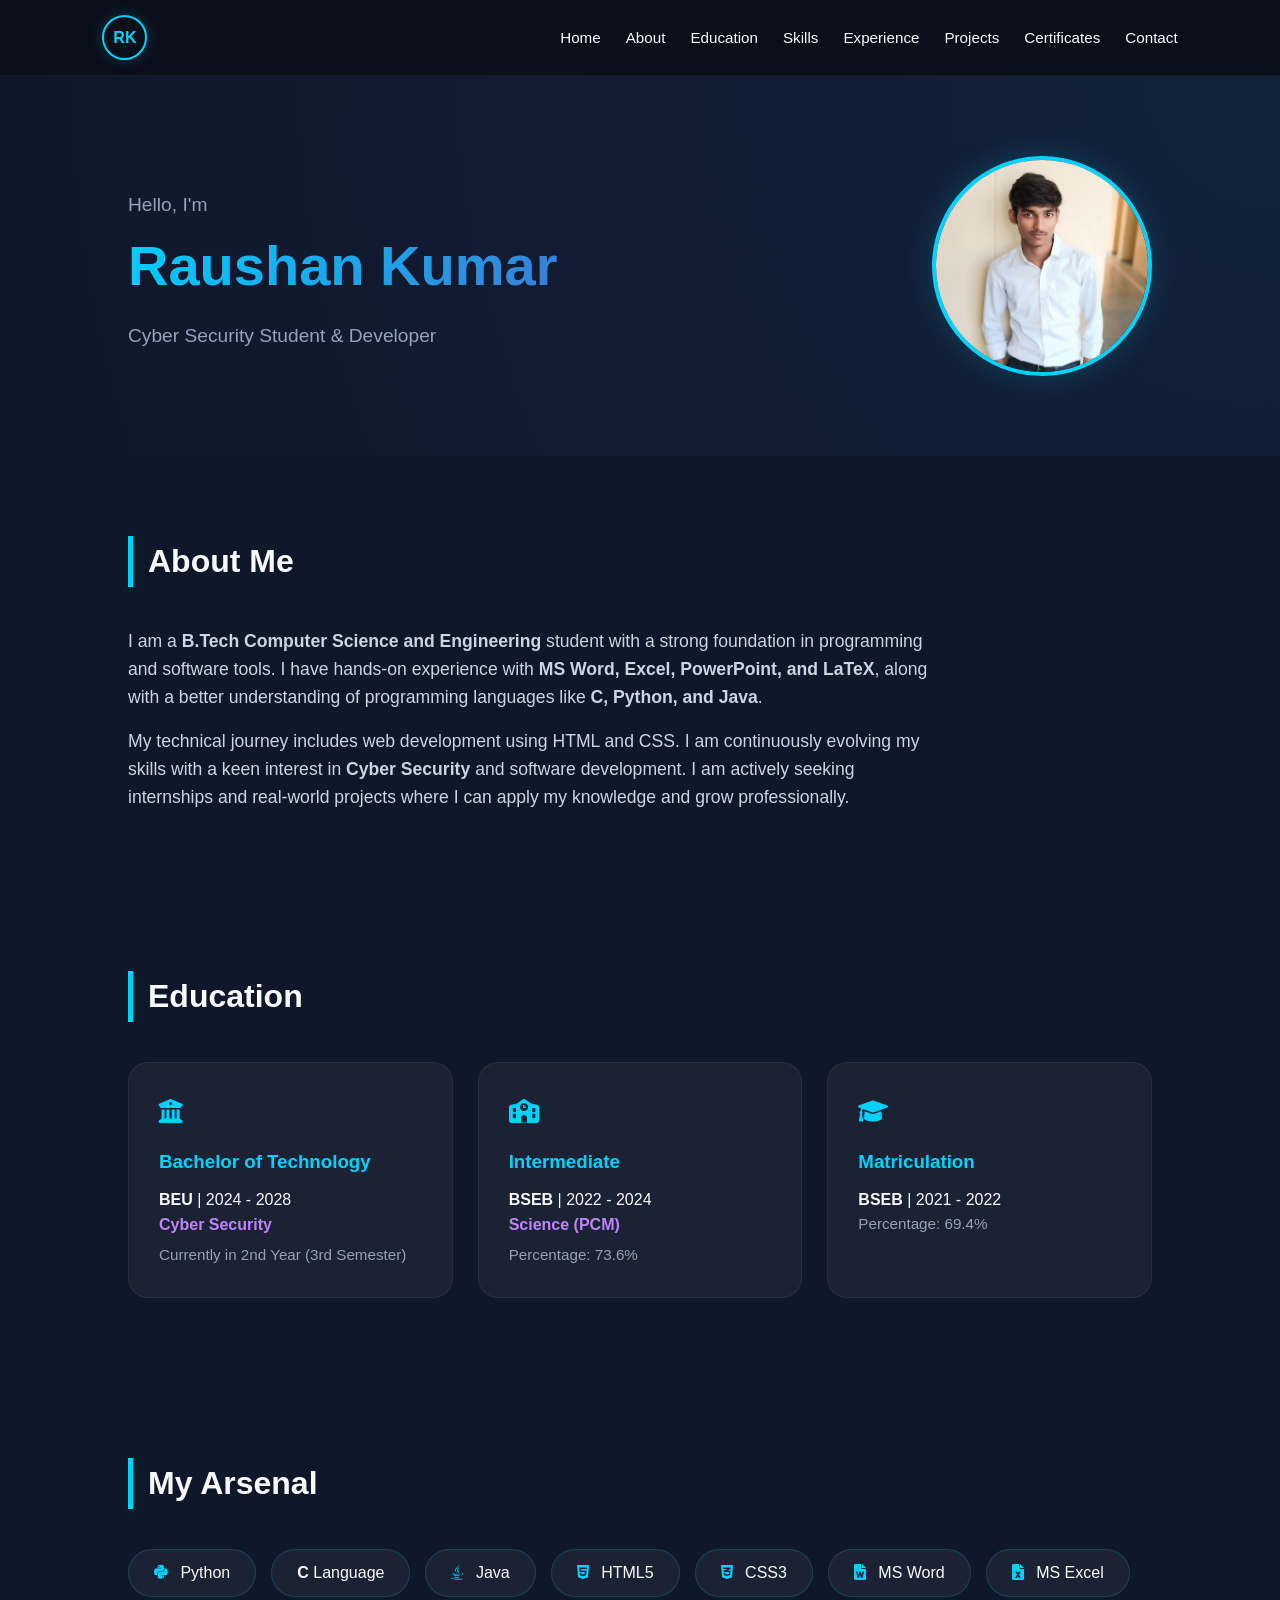
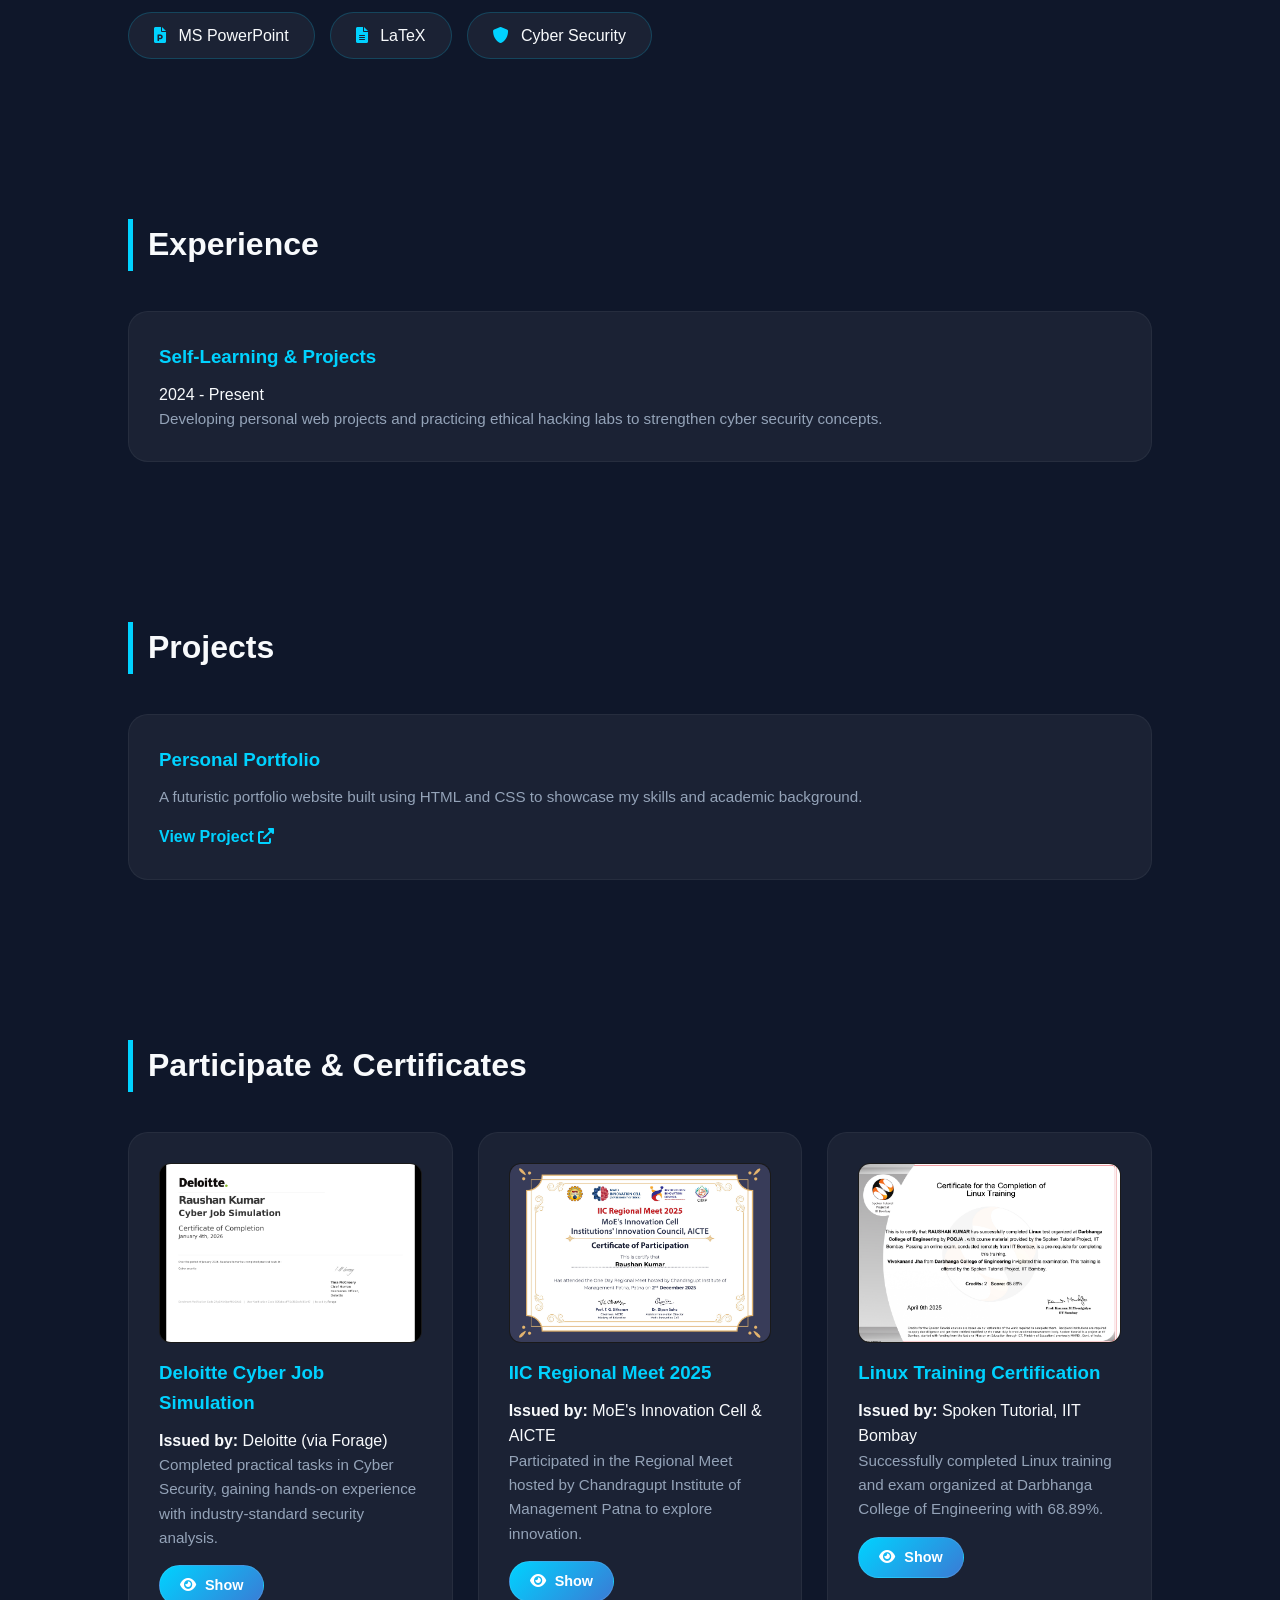
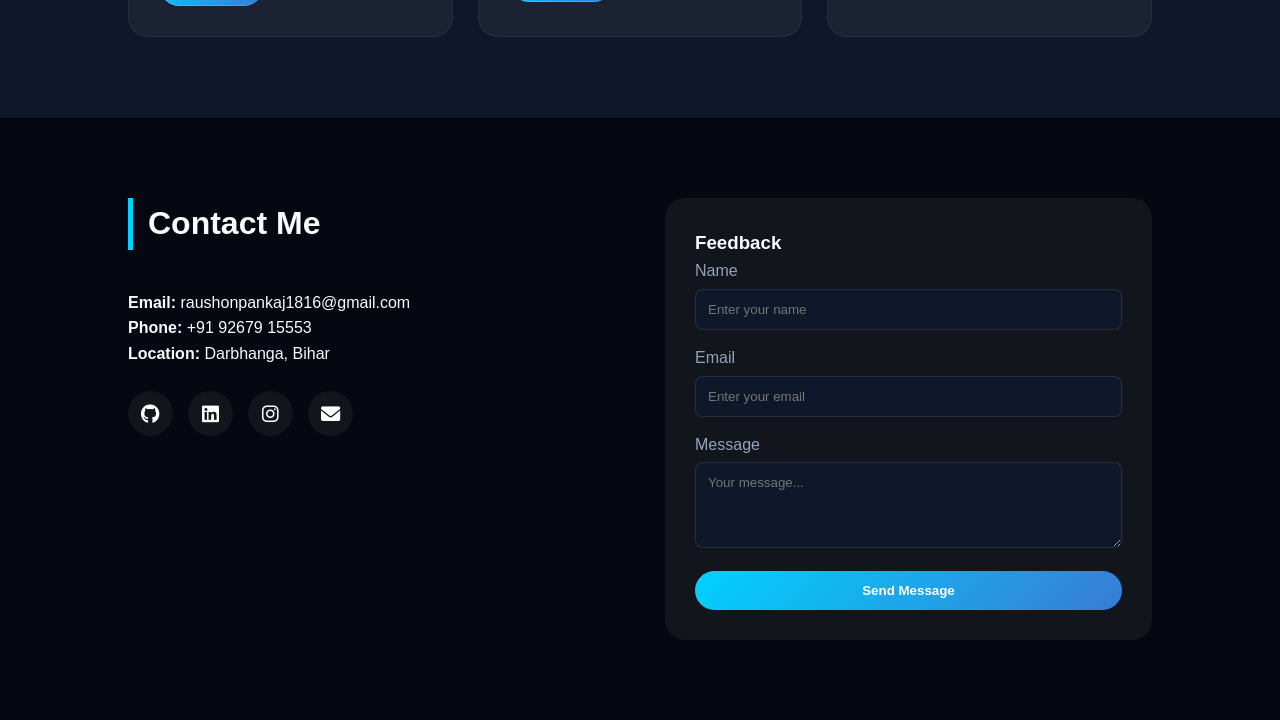
==== index.html @ 4ba2ce3f "Add files via upload" ====
<!DOCTYPE html>
<html lang="en">
<head>
    <meta charset="UTF-8">
    <meta name="viewport" content="width=device-width, initial-scale=1.0">
    <title>Raushan Kumar | Cyber Security Portfolio</title>
    <link rel="stylesheet" href="https://cdnjs.cloudflare.com/ajax/libs/font-awesome/6.0.0/css/all.min.css">
    <link rel="stylesheet" href="style.css">
</head>
<body>

    <header>
        <div class="logo-circle">RK</div>
        <nav>
            <ul>
                <li><a href="#">Home</a></li>
                <li><a href="#about">About</a></li>
                <li><a href="#education">Education</a></li>
                <li><a href="#skills">Skills</a></li>
                <li><a href="#experience">Experience</a></li>
                <li><a href="#projects">Projects</a></li>
                <li><a href="#certificates">Certificates</a></li>
                <li><a href="#contact">Contact</a></li>
            </ul>
        </nav>
    </header>

    <section class="hero">
        <div class="hero-text">
            <p>Hello, I'm</p>
            <h1>Raushan Kumar</h1>
            <p>Cyber Security Student & Developer</p>
        </div>
        <div class="profile-circle">
            <img src="images/profile2.jpg" alt="Raushan Kumar" onerror="this.src='https://via.placeholder.com/220?text=RK'">
        </div>
    </section>

    <section id="about">
        <h2>About Me</h2>
        <div class="about-text">
            <p>I am a <strong>B.Tech Computer Science and Engineering</strong> student with a strong foundation in programming and software tools. I have hands-on experience with <strong>MS Word, Excel, PowerPoint, and LaTeX</strong>, along with a better understanding of programming languages like <strong>C, Python, and Java</strong>.</p>

<p style="margin-top: 15px;">My technical journey includes web development using HTML and CSS. I am continuously evolving my skills with a keen interest in <strong>Cyber Security</strong> and software development. I am actively seeking internships and real-world projects where I can apply my knowledge and grow professionally.</p>
        </div>
    </section>

    <section id="education">
        <h2>Education</h2>
        <div class="education-grid">
            <div class="edu-card">
                <div class="edu-icon"><i class="fas fa-university"></i></div>
                <h3>Bachelor of Technology</h3>
                <p><strong>BEU</strong> | 2024 - 2028</p>
                <p class="field">Cyber Security</p>
                <p class="desc">Currently in 2nd Year (3rd Semester)</p>
            </div>
            <div class="edu-card">
                <div class="edu-icon"><i class="fas fa-school"></i></div>
                <h3>Intermediate</h3>
                <p><strong>BSEB</strong> | 2022 - 2024</p>
                <p class="field">Science (PCM)</p>
                <p class="desc">Percentage: 73.6%</p>
            </div>
            <div class="edu-card">
                <div class="edu-icon"><i class="fas fa-graduation-cap"></i></div>
                <h3>Matriculation</h3>
                <p><strong>BSEB</strong> | 2021 - 2022</p>
                <p class="desc">Percentage: 69.4%</p>
            </div>
        </div>
    </section>

    <section id="skills">
        <h2>My Arsenal</h2>
        <div class="skills-grid">
            <div class="skill-tag"><i class="fab fa-python"></i> Python</div>
            <div class="skill-tag"><b>C</b> Language</div>
            <div class="skill-tag"><i class="fab fa-java"></i> Java</div>
            <div class="skill-tag"><i class="fab fa-html5"></i> HTML5</div>
            <div class="skill-tag"><i class="fab fa-css3-alt"></i> CSS3</div>
            <div class="skill-tag"><i class="fas fa-file-word"></i> MS Word</div>
            <div class="skill-tag"><i class="fas fa-file-excel"></i> MS Excel</div>
            <div class="skill-tag"><i class="fas fa-file-powerpoint"></i> MS PowerPoint</div>
            <div class="skill-tag"><i class="fas fa-file-alt"></i> LaTeX</div>
            <div class="skill-tag"><i class="fas fa-shield-alt"></i> Cyber Security</div>
        </div>
    </section>

    <section id="experience">
        <h2>Experience</h2>
        <div class="timeline">
            <div class="edu-card">
                <h3>Self-Learning & Projects</h3>
                <p class="date">2024 - Present</p>
                <p class="desc">Developing personal web projects and practicing ethical hacking labs to strengthen cyber security concepts.</p>
            </div>
        </div>
    </section>

    <section id="projects">
        <h2>Projects</h2>
        <div class="education-grid">
            <div class="edu-card">
                <h3>Personal Portfolio</h3>
                <p class="desc">A futuristic portfolio website built using HTML and CSS to showcase my skills and academic background.</p>
                <a href="#" class="project-link">View Project <i class="fas fa-external-link-alt"></i></a>
            </div>
        </div>
    </section>

    <section id="certificates">
    <h2>Participate & Certificates</h2>
    <div class="education-grid">

        <div class="edu-card certificate-card">
            <div class="cert-img-container">
                <img src="images/Deloitte Certificate.jpg" alt="Deloitte Cyber Job Simulation" onerror="this.src='https://via.placeholder.com/400x250?text=Deloitte+Certificate'">
            </div>
            <h3>Deloitte Cyber Job Simulation</h3>
            <p><strong>Issued by:</strong> Deloitte (via Forage)</p>
            <p class="desc">Completed practical tasks in Cyber Security, gaining hands-on experience with industry-standard security analysis.</p>
            <a href="https://drive.google.com/file/d/1n6TMZfra-4n8YEdH6MTycGn41N4gMvD-/view?usp=sharing" target="_blank" class="view-btn"><i class="fas fa-eye"></i> Show</a>
        </div>

        <div class="edu-card certificate-card">
            <div class="cert-img-container">
                <img src="images/iic-regional-meet.jpg" alt="IIC Regional Meet 2025" onerror="this.src='https://via.placeholder.com/400x250?text=IIC+Regional+Meet'">
            </div>
            <h3>IIC Regional Meet 2025</h3>
            <p><strong>Issued by:</strong> MoE's Innovation Cell & AICTE</p>
            <p class="desc">Participated in the Regional Meet hosted by Chandragupt Institute of Management Patna to explore innovation.</p>
            <a href="https://drive.google.com/file/d/1bRT1lpYIGTYSXVFyurXHmPNS4bj0boAQ/view?usp=sharing" target="_blank" class="view-btn"><i class="fas fa-eye"></i> Show</a>
        </div>

        <div class="edu-card certificate-card">
            <div class="cert-img-container">
                <img src="images/LINUX TRAINING_page.jpg" alt="Linux Training IIT Bombay" onerror="this.src='https://via.placeholder.com/400x250?text=Linux+Certificate'">
            </div>
            <h3>Linux Training Certification</h3>
            <p><strong>Issued by:</strong> Spoken Tutorial, IIT Bombay</p>
            <p class="desc">Successfully completed Linux training and exam organized at Darbhanga College of Engineering with 68.89%.</p>
            <a href="https://drive.google.com/file/d/1nufx8f57cOrmQgAC9LEjsw8h7Biu41X_/view?usp=sharing" target="_blank" class="view-btn"><i class="fas fa-eye"></i> Show</a>
        </div>
        
    </div>
</section>

    <footer id="contact">
        <div class="contact-info">
            <h2>Contact Me</h2>
            <div class="contact-items">
                <p><strong>Email:</strong> raushonpankaj1816@gmail.com</p>
                <p><strong>Phone:</strong> +91 92679 15553</p>
                <p style="margin-bottom: 25px;"><strong>Location:</strong> Darbhanga, Bihar</p>
            </div>
            
            <div class="social-icons">
                <a href="https://github.com/raushonpankaj1816"><i class="fab fa-github"></i></a>
                <a href="https://www.linkedin.com/in/raushonpankaj1816/"><i class="fab fa-linkedin"></i></a>
                <a href="https://www.instagram.com/raushonpankaj1816"><i class="fab fa-instagram"></i></a>
                <a href="mailto:raushonpankaj1816@gmail.com"><i class="fas fa-envelope"></i></a>
            </div>
        </div>

        <div class="feedback-box">
            <h3>Feedback</h3>
            <form>
                <div class="form-group">
                    <label>Name</label>
                    <input type="text" placeholder="Enter your name">
                </div>
                <div class="form-group">
                    <label>Email</label>
                    <input type="email" placeholder="Enter your email">
                </div>
                <div class="form-group">
                    <label>Message</label>
                    <textarea rows="4" placeholder="Your message..."></textarea>
                </div>
                <button type="submit" class="send-btn">Send Message</button>
            </form>
        </div>
    </footer>

</body>
</html>
---- style.css ----
:root {
    --primary-gradient: linear-gradient(135deg, #00d2ff 0%, #3a7bd5 100%);
    --accent-color: #c084fc;
    --dark-bg: #0f172a;
    --card-bg: rgba(255, 255, 255, 0.05);
    --text-white: #f8fafc;
    --cyan: #00d2ff;
}

* { 
    margin: 0; 
    padding: 0; 
    box-sizing: border-box; 
    font-family: 'Inter', sans-serif; 
}

body {
    background-color: var(--dark-bg);
    color: var(--text-white);
    line-height: 1.6;
    scroll-behavior: smooth;
}

/* Header */
header {
    display: flex;
    justify-content: space-between;
    align-items: center;
    padding: 15px 8%;
    background: rgba(11, 15, 26, 0.95);
    backdrop-filter: blur(10px);
    position: sticky;
    top: 0;
    z-index: 1000;
    border-bottom: 1px solid rgba(255,255,255,0.05);
}

.logo-circle {
    width: 45px;
    height: 45px;
    border: 2px solid var(--cyan);
    border-radius: 50%;
    display: flex;
    align-items: center;
    justify-content: center;
    font-weight: 800;
    color: var(--cyan);
    box-shadow: 0 0 15px rgba(0, 210, 255, 0.2);
}

nav ul { display: flex; list-style: none; gap: 25px; }
nav ul li a { text-decoration: none; color: var(--text-white); font-size: 0.95rem; font-weight: 500; transition: 0.3s; }
nav ul li a:hover { color: var(--cyan); }

/* Hero Section */
.hero {
    display: flex;
    justify-content: space-between;
    align-items: center;
    padding: 80px 10%;
    background: radial-gradient(circle at top right, rgba(58, 123, 213, 0.1), transparent);
}

.hero-text h1 { 
    font-size: 3.5rem; 
    background: var(--primary-gradient); 
    -webkit-background-clip: text; 
    -webkit-text-fill-color: transparent; 
}

.hero-text p { font-size: 1.2rem; color: #94a3b8; margin-top: 10px; }

.profile-circle {
    width: 220px;
    height: 220px;
    border: 4px solid var(--cyan);
    border-radius: 50%;
    overflow: hidden;
    display: flex;
    align-items: center;
    justify-content: center;
    box-shadow: 0 0 30px rgba(0, 210, 255, 0.2);
}

.profile-circle img {
    width: 100%;
    height: 100%;
    object-fit: cover;
}

/* Section Common Styling */
section { padding: 80px 10%; }
h2 { font-size: 2rem; margin-bottom: 40px; border-left: 5px solid var(--cyan); padding-left: 15px; }

.about-text { color: #cbd5e1; max-width: 800px; font-size: 1.1rem; }

/* Skills Arsenal */
.skills-grid { display: flex; flex-wrap: wrap; gap: 15px; }
.skill-tag {
    background: var(--card-bg);
    border: 1px solid rgba(0, 210, 255, 0.2);
    padding: 10px 25px;
    border-radius: 50px;
    transition: 0.3s;
    font-weight: 500;
}
.skill-tag i { margin-right: 8px; color: var(--cyan); }
.skill-tag:hover { background: var(--primary-gradient); transform: translateY(-5px); color: white; }

/* Education & Project Cards */
.education-grid {
    display: grid;
    grid-template-columns: repeat(auto-fit, minmax(300px, 1fr));
    gap: 25px;
}
.edu-card {
    background: var(--card-bg);
    padding: 30px;
    border-radius: 20px;
    border: 1px solid rgba(255,255,255,0.05);
    transition: 0.3s;
}
.edu-card:hover { border-color: var(--cyan); background: rgba(0, 210, 255, 0.05); transform: translateY(-5px); }
.edu-icon { font-size: 1.5rem; color: var(--cyan); margin-bottom: 15px; }
.edu-card h3 { color: var(--cyan); margin-bottom: 10px; }
.field { font-weight: bold; color: var(--accent-color); margin-bottom: 5px; }
.desc { font-size: 0.95rem; color: #94a3b8; }
.project-link { display: inline-block; margin-top: 15px; color: var(--cyan); text-decoration: none; font-weight: bold; }

/* Certificates Show Button Style */
.view-btn {
    display: inline-block;
    margin-top: 15px;
    padding: 8px 20px;
    background: var(--primary-gradient);
    color: white;
    text-decoration: none;
    border-radius: 50px;
    font-size: 0.9rem;
    font-weight: bold;
    transition: 0.3s;
    border: 1px solid rgba(255, 255, 255, 0.1);
}

.view-btn i {
    margin-right: 5px;
}

.view-btn:hover {
    transform: scale(1.05);
    box-shadow: 0 5px 15px rgba(0, 210, 255, 0.4);
    color: white;
}

/* Image Container Adjustment */
.cert-img-container {
    width: 100%;
    height: 180px;
    background: #000;
    border-radius: 12px;
    margin-bottom: 15px;
    overflow: hidden;
    border: 1px solid rgba(255, 255, 255, 0.1);
}

.cert-img-container img {
    width: 100%;
    height: 100%;
    object-fit: cover;
    transition: 0.5s ease;
}

.edu-card:hover .cert-img-container img {
    transform: scale(1.1);
}

/* Footer */
footer {
    background: #050810;
    padding: 80px 10%;
    display: grid;
    grid-template-columns: 1fr 1fr;
    gap: 50px;
    border-top: 1px solid rgba(255,255,255,0.05);
}

.social-icons { display: flex; gap: 15px; margin-top: 25px; }
.social-icons a { 
    width: 45px; height: 45px; border-radius: 50%; background: var(--card-bg); 
    display: flex; align-items: center; justify-content: center; 
    color: white; font-size: 1.2rem; transition: 0.3s; text-decoration: none;
}
.social-icons a:hover { background: var(--cyan); transform: translateY(-5px); }

.feedback-box { background: var(--card-bg); padding: 30px; border-radius: 20px; }
.form-group { margin-bottom: 15px; }
.form-group label { display: block; margin-bottom: 5px; color: #94a3b8; }
.form-group input, .form-group textarea {
    width: 100%; padding: 12px; background: #0f172a; border: 1px solid rgba(255,255,255,0.1);
    color: white; border-radius: 8px; outline: none;
}
.send-btn {
    background: var(--primary-gradient); color: white; border: none; padding: 12px;
    border-radius: 50px; cursor: pointer; font-weight: bold; width: 100%; transition: 0.3s;
}
.send-btn:hover { opacity: 0.9; transform: scale(1.02); }

/* Mobile Responsive */
@media (max-width: 768px) {
    .hero, footer { grid-template-columns: 1fr; text-align: center; }
    .hero { flex-direction: column-reverse; }
    nav ul { display: none; }
    .profile-circle { margin: 0 auto 30px auto; }
    .social-icons { justify-content: center; }
}
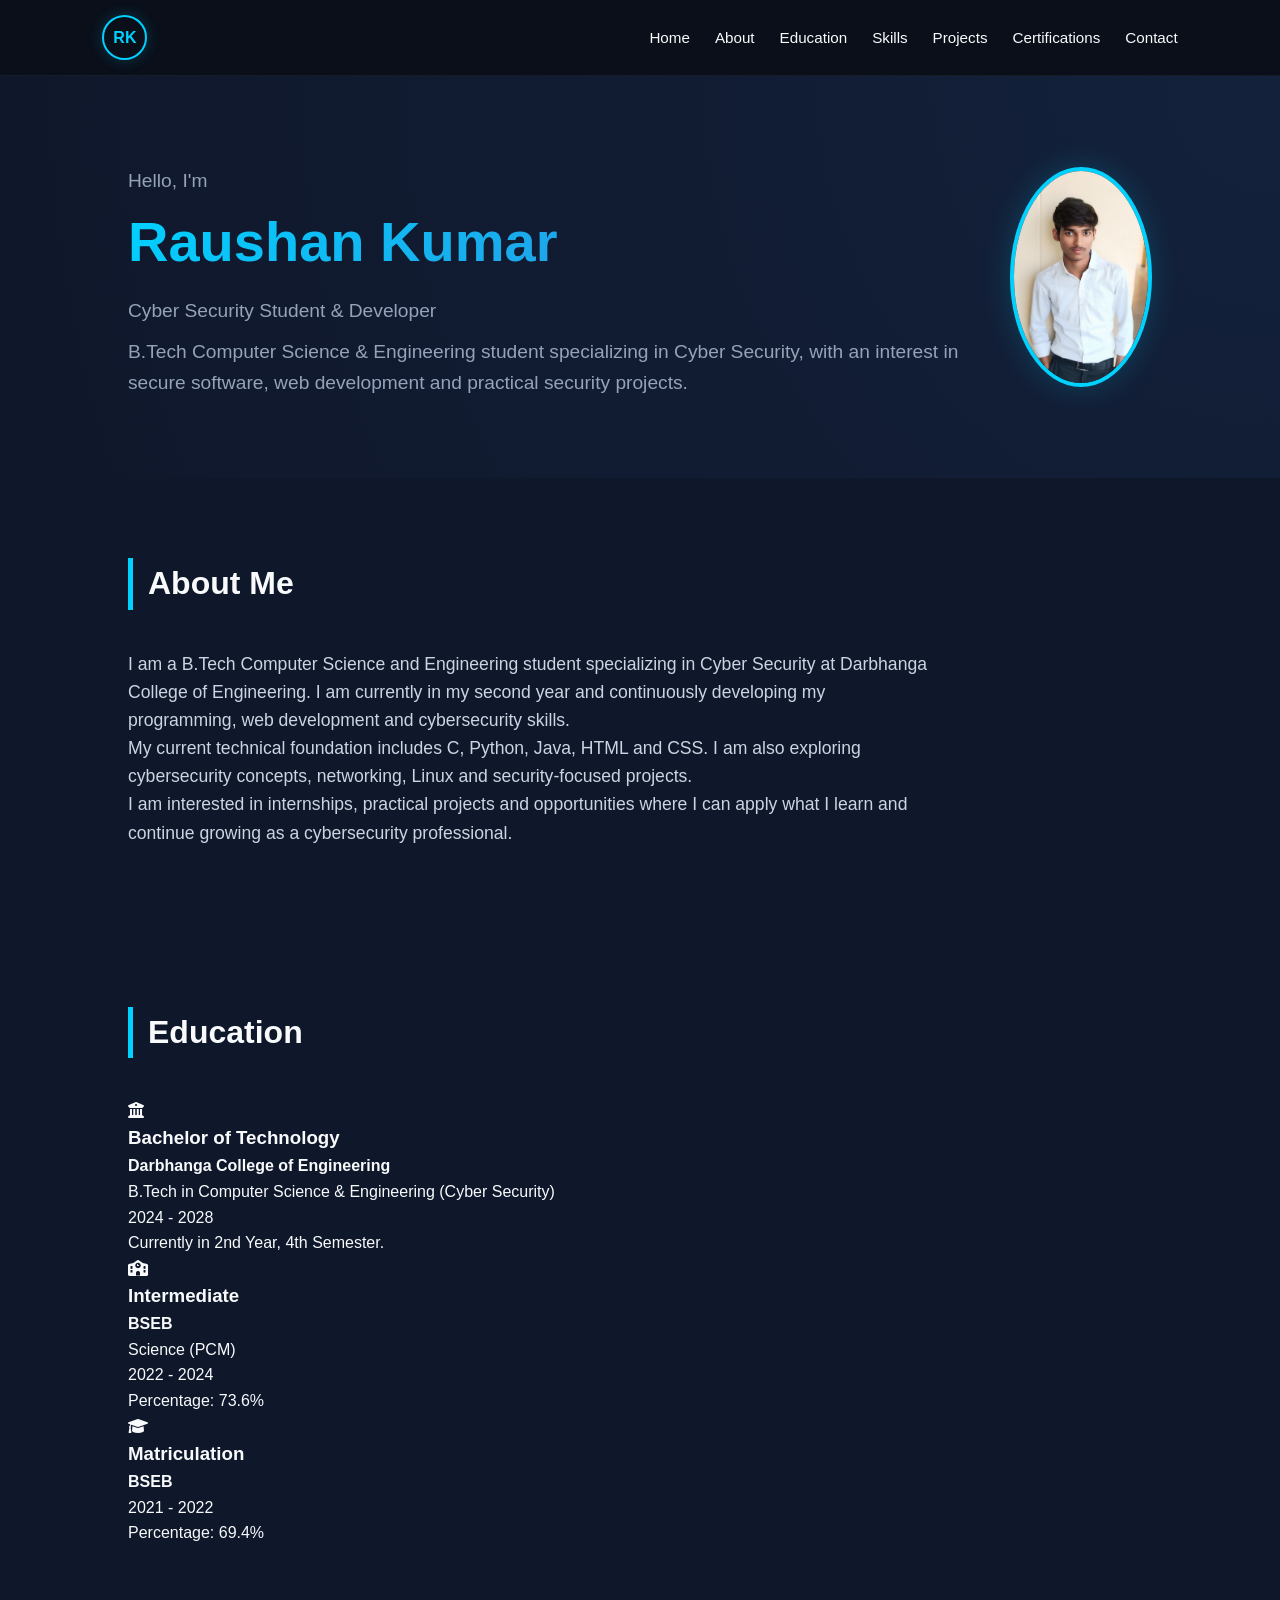
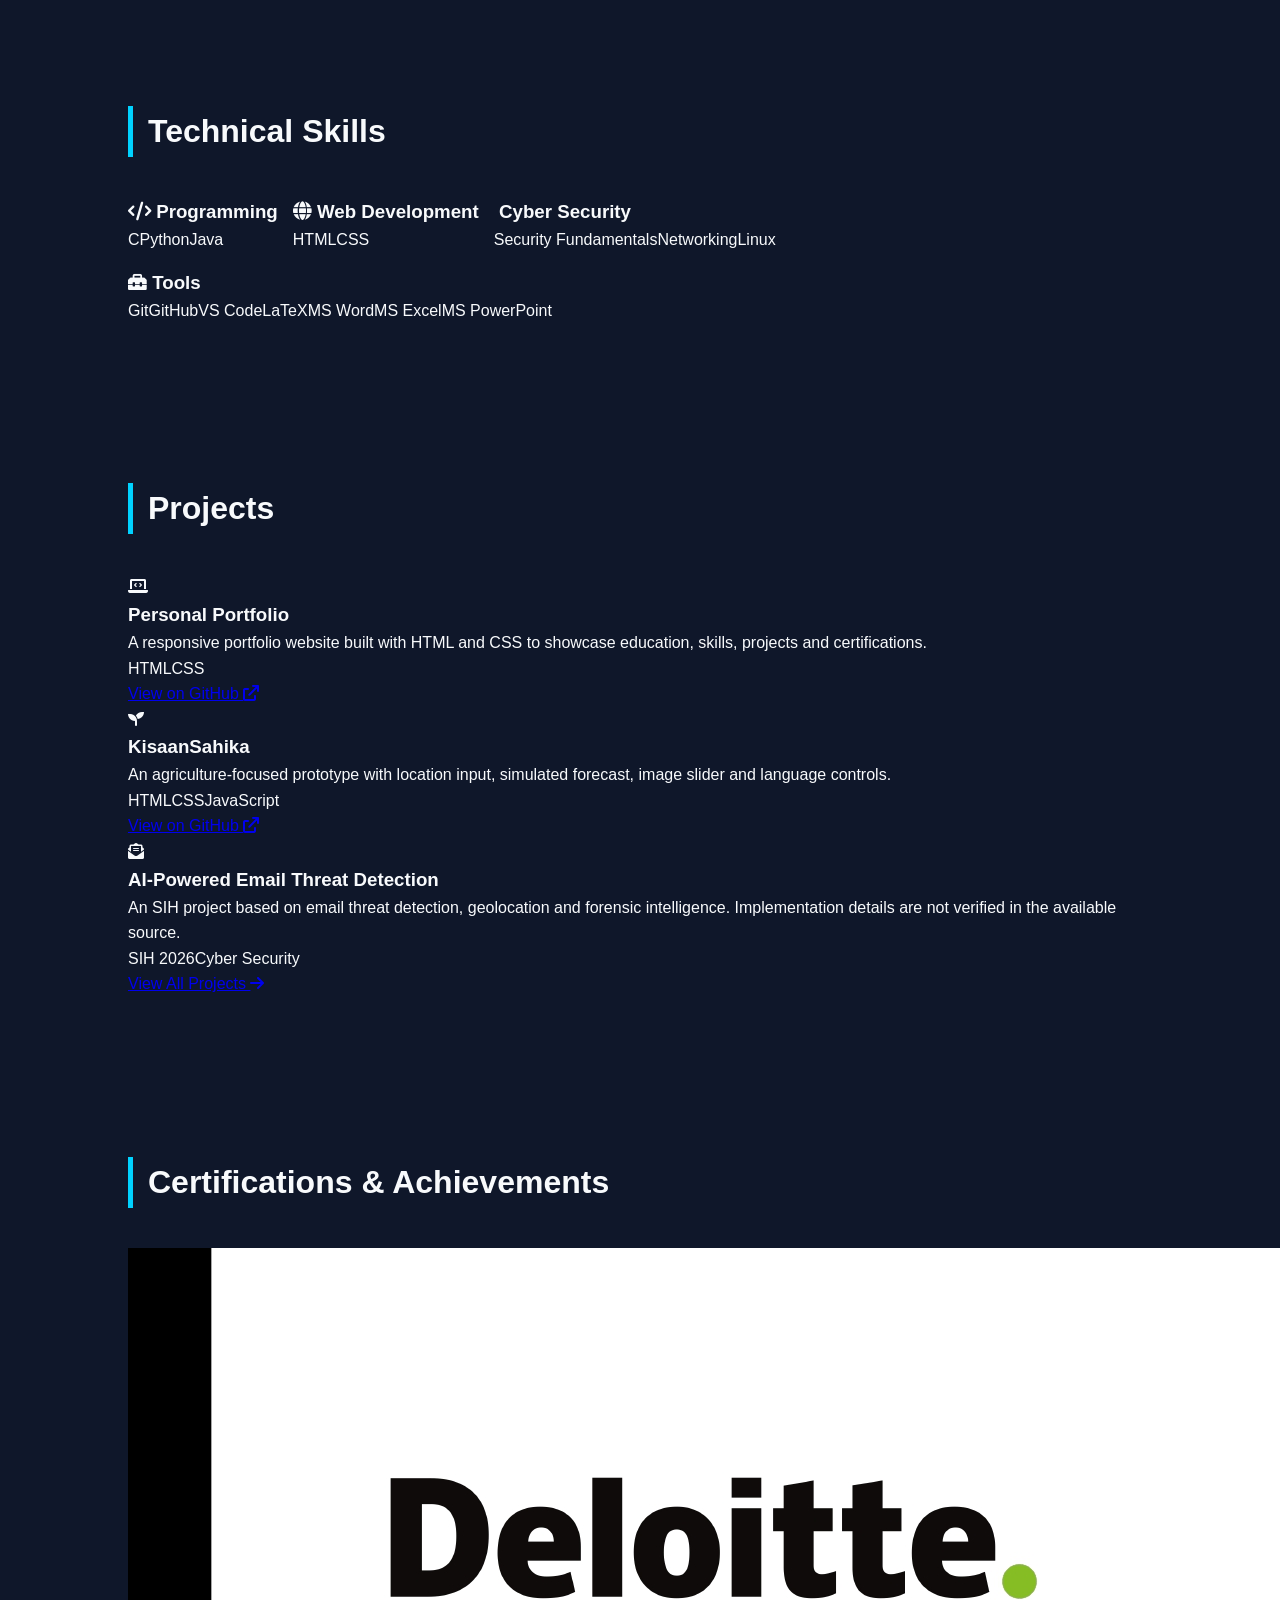
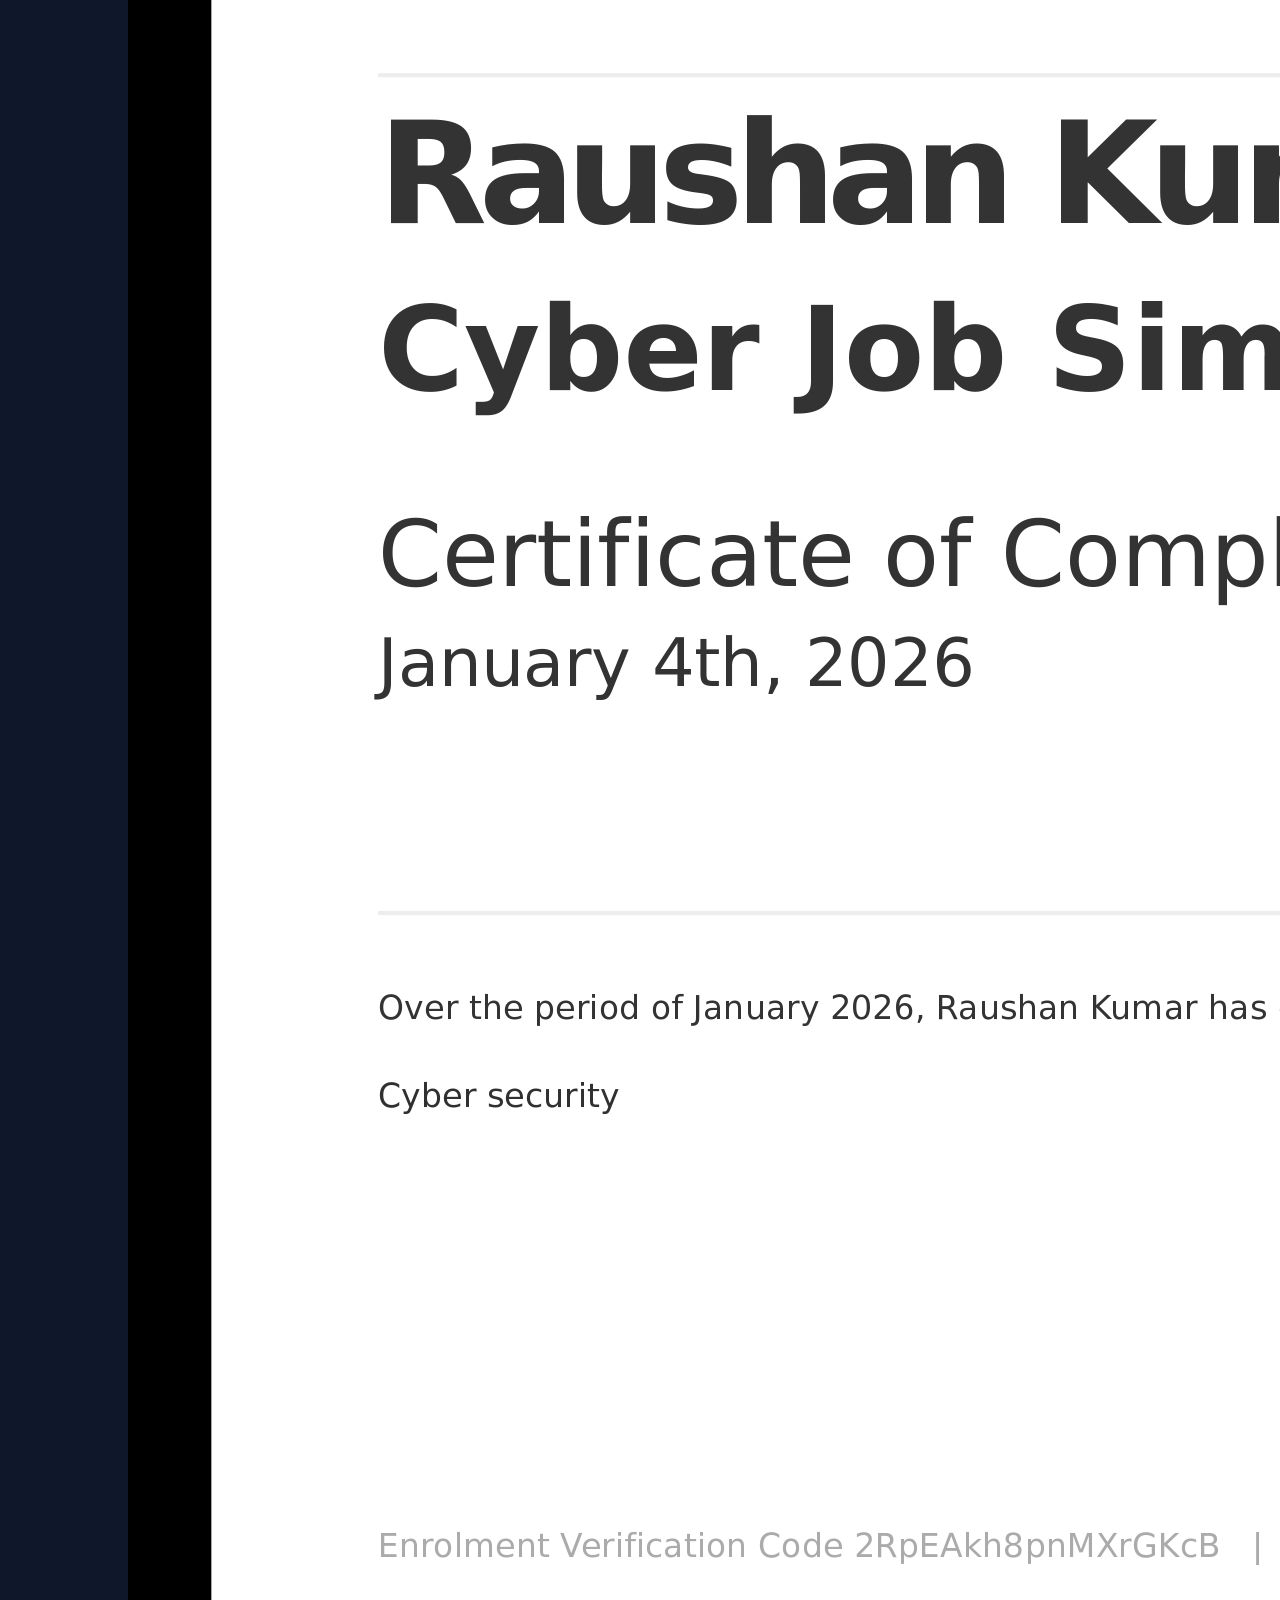
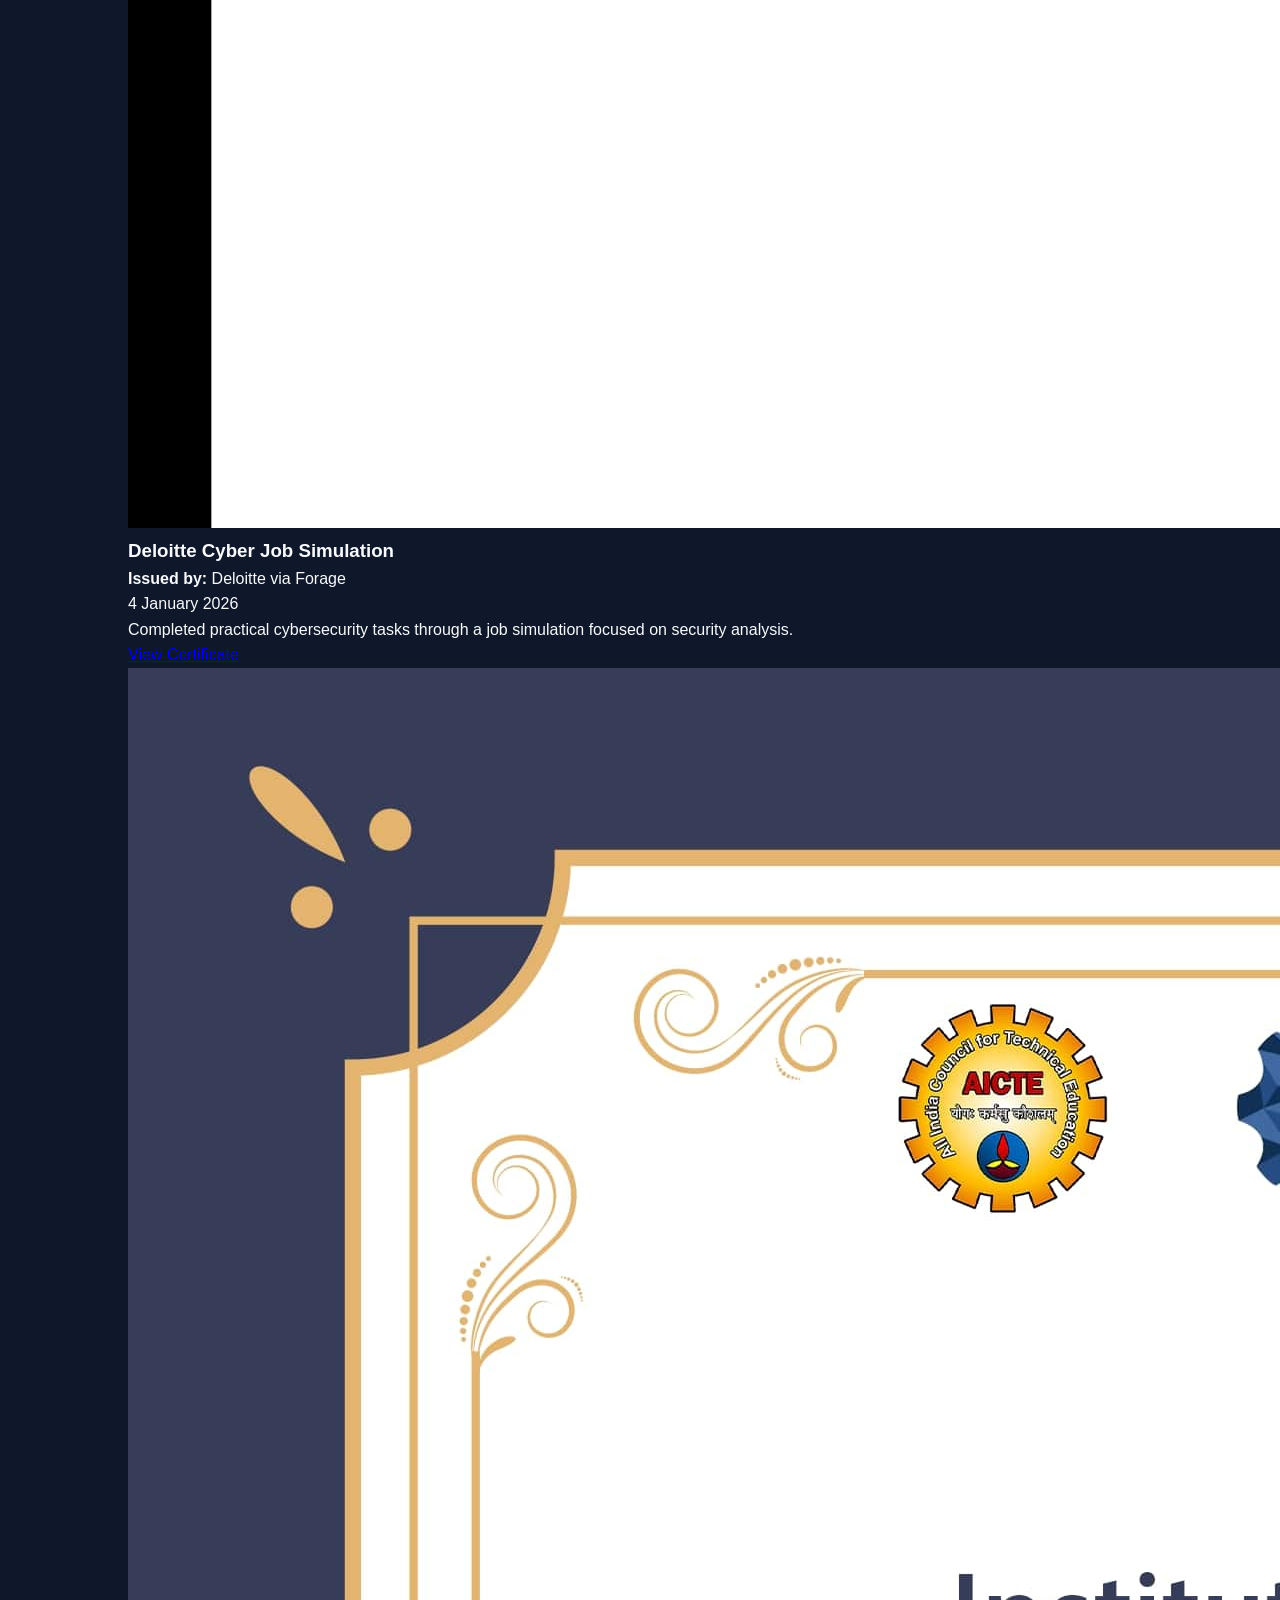
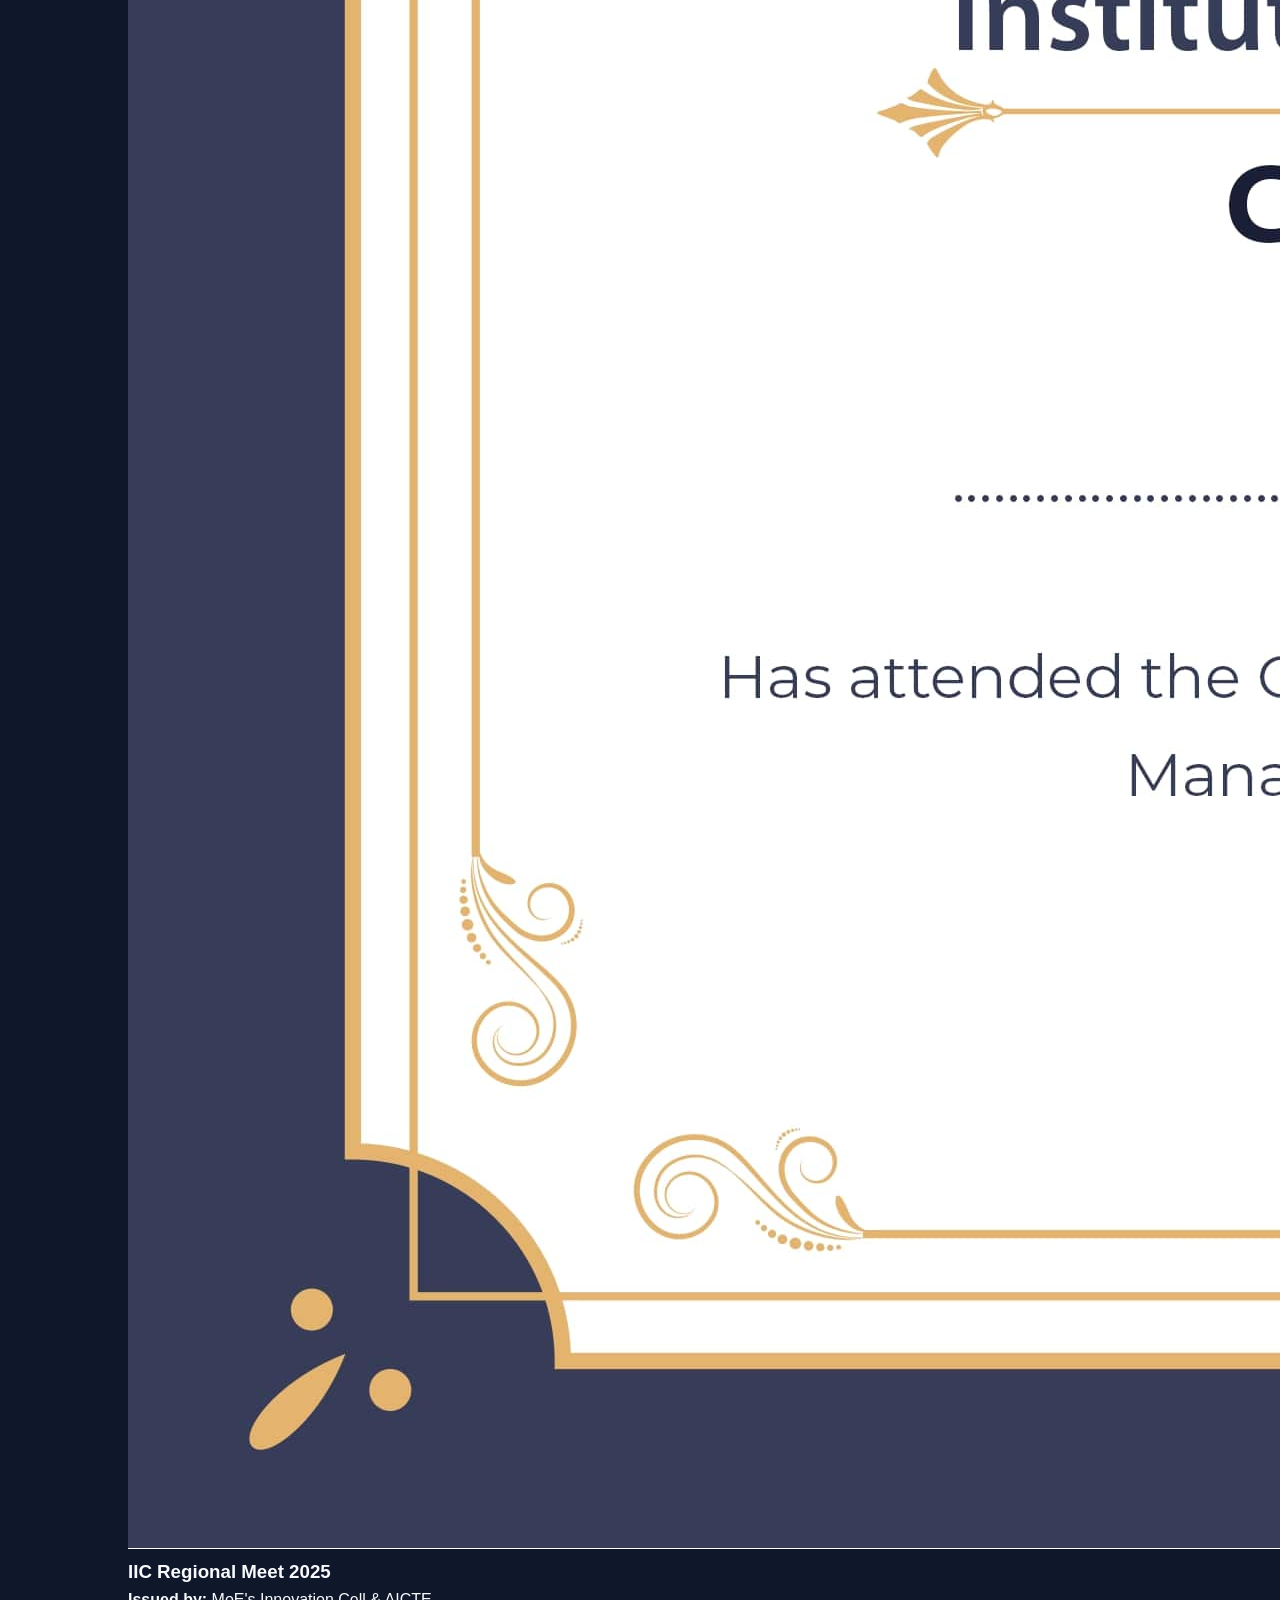
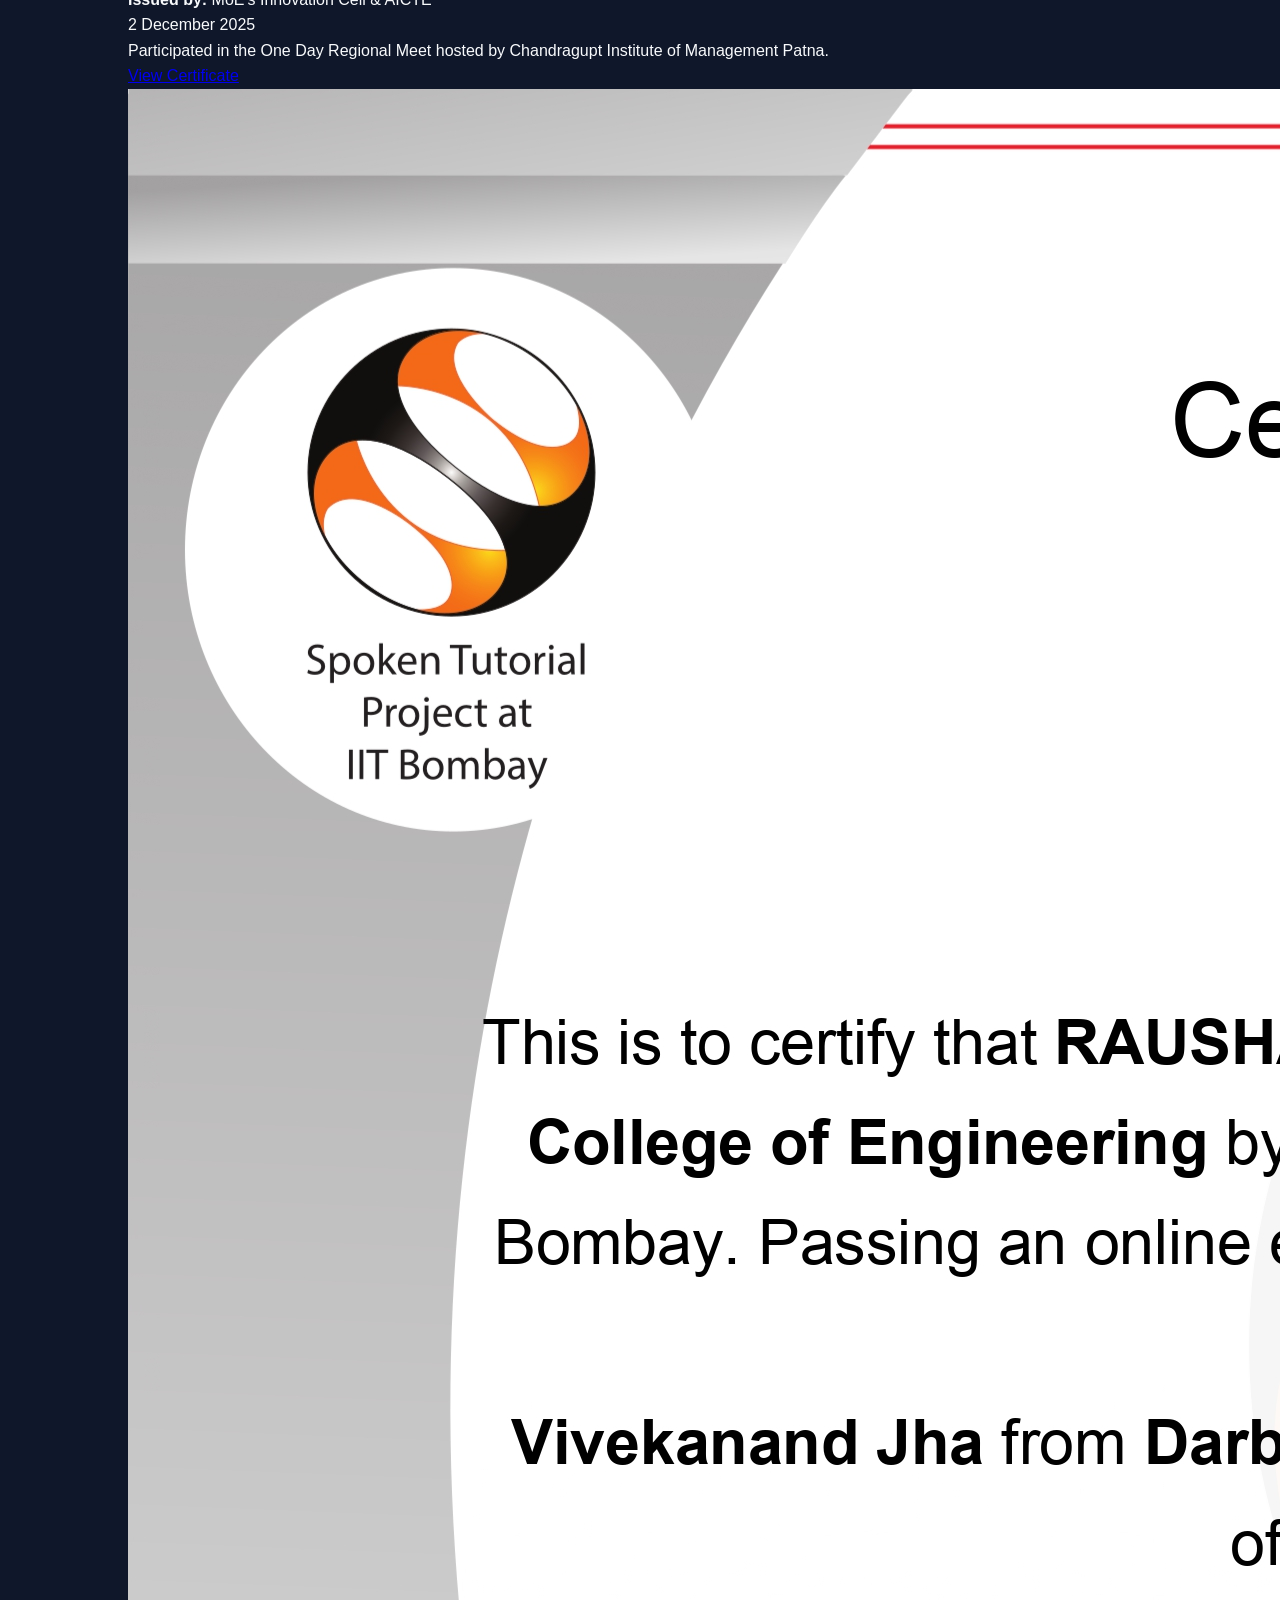
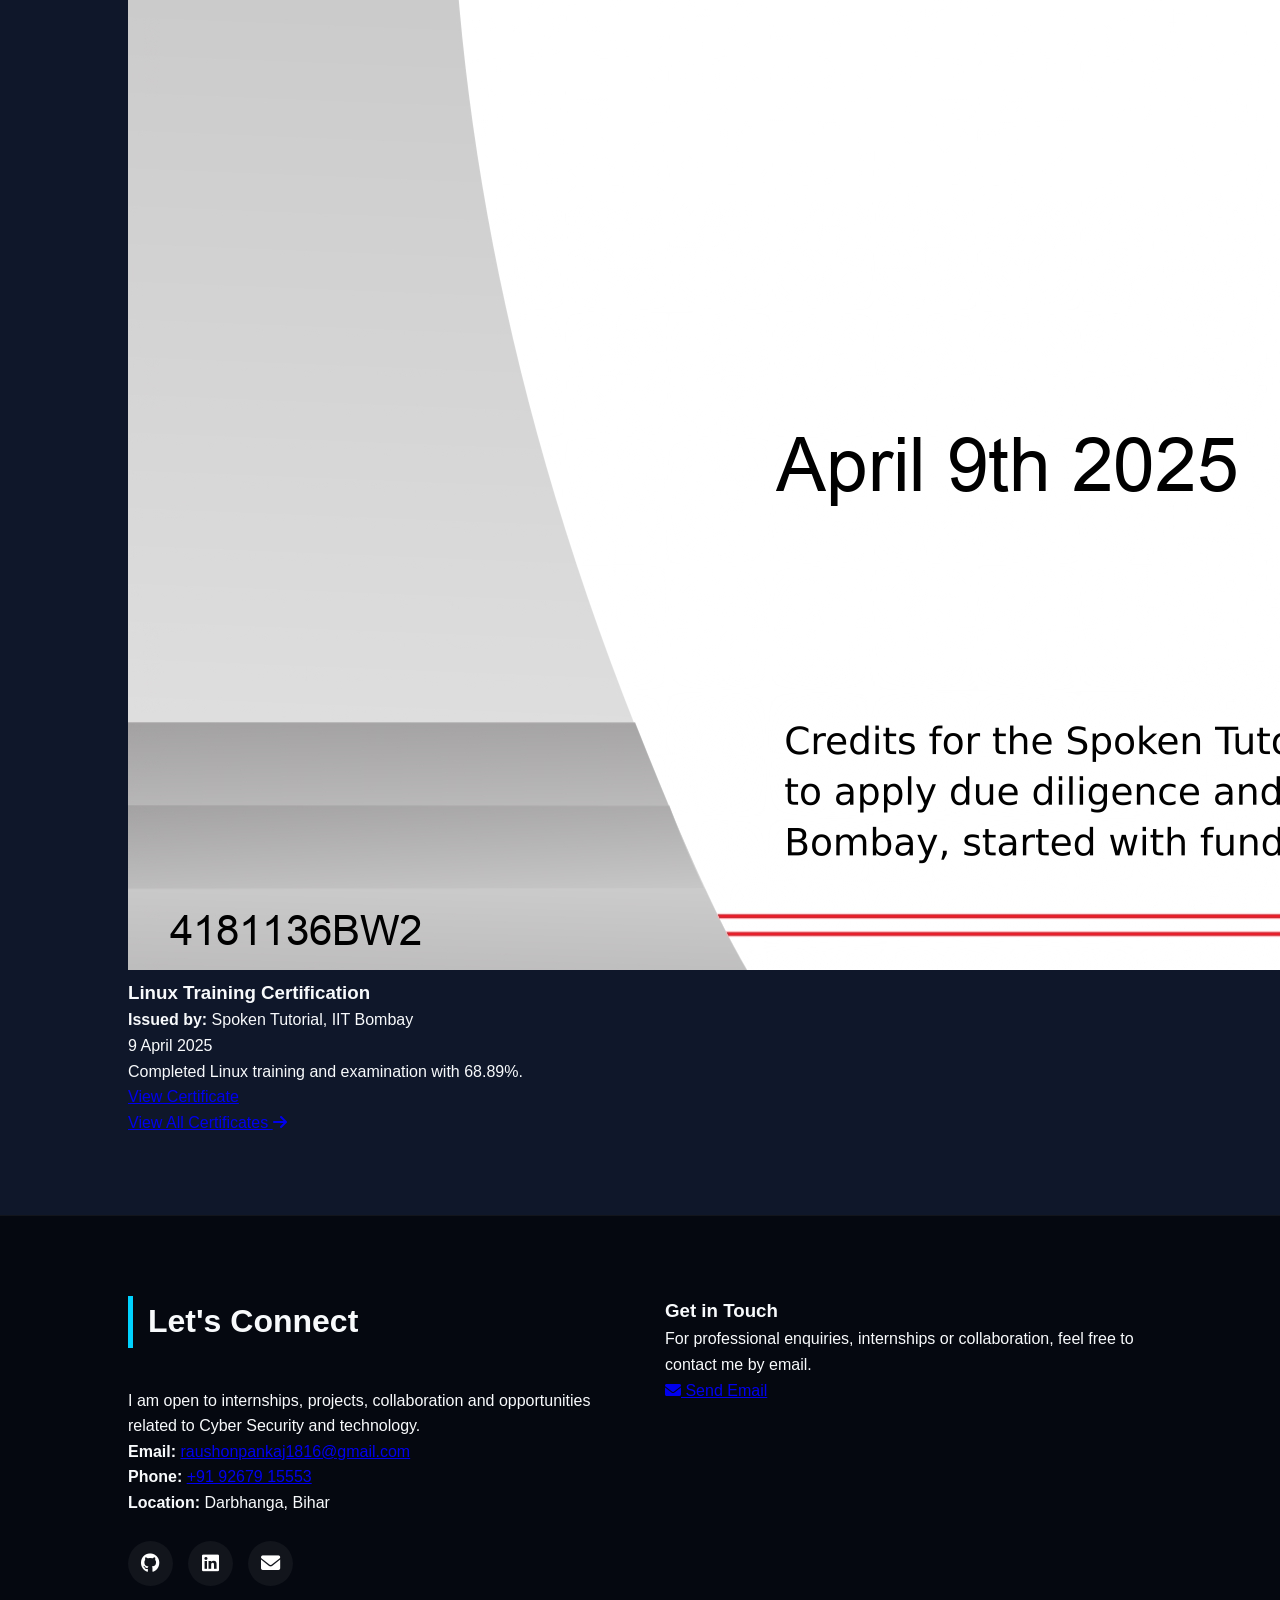
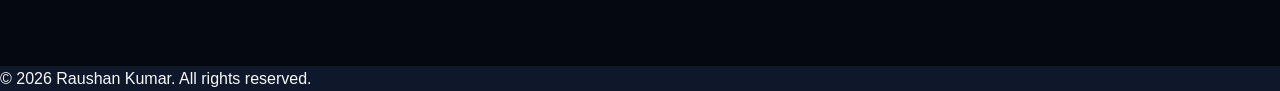
==== commit e1f7a6d7: "Finalize portfolio homepage" ====
--- a/index.html
+++ b/index.html
@@ -1,187 +1,25 @@
-<!DOCTYPE html>
-<html lang="en">
-<head>
-    <meta charset="UTF-8">
-    <meta name="viewport" content="width=device-width, initial-scale=1.0">
-    <title>Raushan Kumar | Cyber Security Portfolio</title>
-    <link rel="stylesheet" href="https://cdnjs.cloudflare.com/ajax/libs/font-awesome/6.0.0/css/all.min.css">
-    <link rel="stylesheet" href="style.css">
-</head>
-<body>
-
-    <header>
-        <div class="logo-circle">RK</div>
-        <nav>
-            <ul>
-                <li><a href="#">Home</a></li>
-                <li><a href="#about">About</a></li>
-                <li><a href="#education">Education</a></li>
-                <li><a href="#skills">Skills</a></li>
-                <li><a href="#experience">Experience</a></li>
-                <li><a href="#projects">Projects</a></li>
-                <li><a href="#certificates">Certificates</a></li>
-                <li><a href="#contact">Contact</a></li>
-            </ul>
-        </nav>
-    </header>
-
-    <section class="hero">
-        <div class="hero-text">
-            <p>Hello, I'm</p>
-            <h1>Raushan Kumar</h1>
-            <p>Cyber Security Student & Developer</p>
-        </div>
-        <div class="profile-circle">
-            <img src="images/profile2.jpg" alt="Raushan Kumar" onerror="this.src='https://via.placeholder.com/220?text=RK'">
-        </div>
-    </section>
-
-    <section id="about">
-        <h2>About Me</h2>
-        <div class="about-text">
-            <p>I am a <strong>B.Tech Computer Science and Engineering</strong> student with a strong foundation in programming and software tools. I have hands-on experience with <strong>MS Word, Excel, PowerPoint, and LaTeX</strong>, along with a better understanding of programming languages like <strong>C, Python, and Java</strong>.</p>
-
-<p style="margin-top: 15px;">My technical journey includes web development using HTML and CSS. I am continuously evolving my skills with a keen interest in <strong>Cyber Security</strong> and software development. I am actively seeking internships and real-world projects where I can apply my knowledge and grow professionally.</p>
-        </div>
-    </section>
-
-    <section id="education">
-        <h2>Education</h2>
-        <div class="education-grid">
-            <div class="edu-card">
-                <div class="edu-icon"><i class="fas fa-university"></i></div>
-                <h3>Bachelor of Technology</h3>
-                <p><strong>BEU</strong> | 2024 - 2028</p>
-                <p class="field">Cyber Security</p>
-                <p class="desc">Currently in 2nd Year (3rd Semester)</p>
-            </div>
-            <div class="edu-card">
-                <div class="edu-icon"><i class="fas fa-school"></i></div>
-                <h3>Intermediate</h3>
-                <p><strong>BSEB</strong> | 2022 - 2024</p>
-                <p class="field">Science (PCM)</p>
-                <p class="desc">Percentage: 73.6%</p>
-            </div>
-            <div class="edu-card">
-                <div class="edu-icon"><i class="fas fa-graduation-cap"></i></div>
-                <h3>Matriculation</h3>
-                <p><strong>BSEB</strong> | 2021 - 2022</p>
-                <p class="desc">Percentage: 69.4%</p>
-            </div>
-        </div>
-    </section>
-
-    <section id="skills">
-        <h2>My Arsenal</h2>
-        <div class="skills-grid">
-            <div class="skill-tag"><i class="fab fa-python"></i> Python</div>
-            <div class="skill-tag"><b>C</b> Language</div>
-            <div class="skill-tag"><i class="fab fa-java"></i> Java</div>
-            <div class="skill-tag"><i class="fab fa-html5"></i> HTML5</div>
-            <div class="skill-tag"><i class="fab fa-css3-alt"></i> CSS3</div>
-            <div class="skill-tag"><i class="fas fa-file-word"></i> MS Word</div>
-            <div class="skill-tag"><i class="fas fa-file-excel"></i> MS Excel</div>
-            <div class="skill-tag"><i class="fas fa-file-powerpoint"></i> MS PowerPoint</div>
-            <div class="skill-tag"><i class="fas fa-file-alt"></i> LaTeX</div>
-            <div class="skill-tag"><i class="fas fa-shield-alt"></i> Cyber Security</div>
-        </div>
-    </section>
-
-    <section id="experience">
-        <h2>Experience</h2>
-        <div class="timeline">
-            <div class="edu-card">
-                <h3>Self-Learning & Projects</h3>
-                <p class="date">2024 - Present</p>
-                <p class="desc">Developing personal web projects and practicing ethical hacking labs to strengthen cyber security concepts.</p>
-            </div>
-        </div>
-    </section>
-
-    <section id="projects">
-        <h2>Projects</h2>
-        <div class="education-grid">
-            <div class="edu-card">
-                <h3>Personal Portfolio</h3>
-                <p class="desc">A futuristic portfolio website built using HTML and CSS to showcase my skills and academic background.</p>
-                <a href="#" class="project-link">View Project <i class="fas fa-external-link-alt"></i></a>
-            </div>
-        </div>
-    </section>
-
-    <section id="certificates">
-    <h2>Participate & Certificates</h2>
-    <div class="education-grid">
-
-        <div class="edu-card certificate-card">
-            <div class="cert-img-container">
-                <img src="images/Deloitte Certificate.jpg" alt="Deloitte Cyber Job Simulation" onerror="this.src='https://via.placeholder.com/400x250?text=Deloitte+Certificate'">
-            </div>
-            <h3>Deloitte Cyber Job Simulation</h3>
-            <p><strong>Issued by:</strong> Deloitte (via Forage)</p>
-            <p class="desc">Completed practical tasks in Cyber Security, gaining hands-on experience with industry-standard security analysis.</p>
-            <a href="https://drive.google.com/file/d/1n6TMZfra-4n8YEdH6MTycGn41N4gMvD-/view?usp=sharing" target="_blank" class="view-btn"><i class="fas fa-eye"></i> Show</a>
-        </div>
-
-        <div class="edu-card certificate-card">
-            <div class="cert-img-container">
-                <img src="images/iic-regional-meet.jpg" alt="IIC Regional Meet 2025" onerror="this.src='https://via.placeholder.com/400x250?text=IIC+Regional+Meet'">
-            </div>
-            <h3>IIC Regional Meet 2025</h3>
-            <p><strong>Issued by:</strong> MoE's Innovation Cell & AICTE</p>
-            <p class="desc">Participated in the Regional Meet hosted by Chandragupt Institute of Management Patna to explore innovation.</p>
-            <a href="https://drive.google.com/file/d/1bRT1lpYIGTYSXVFyurXHmPNS4bj0boAQ/view?usp=sharing" target="_blank" class="view-btn"><i class="fas fa-eye"></i> Show</a>
-        </div>
-
-        <div class="edu-card certificate-card">
-            <div class="cert-img-container">
-                <img src="images/LINUX TRAINING_page.jpg" alt="Linux Training IIT Bombay" onerror="this.src='https://via.placeholder.com/400x250?text=Linux+Certificate'">
-            </div>
-            <h3>Linux Training Certification</h3>
-            <p><strong>Issued by:</strong> Spoken Tutorial, IIT Bombay</p>
-            <p class="desc">Successfully completed Linux training and exam organized at Darbhanga College of Engineering with 68.89%.</p>
-            <a href="https://drive.google.com/file/d/1nufx8f57cOrmQgAC9LEjsw8h7Biu41X_/view?usp=sharing" target="_blank" class="view-btn"><i class="fas fa-eye"></i> Show</a>
-        </div>
-        
-    </div>
-</section>
-
-    <footer id="contact">
-        <div class="contact-info">
-            <h2>Contact Me</h2>
-            <div class="contact-items">
-                <p><strong>Email:</strong> raushonpankaj1816@gmail.com</p>
-                <p><strong>Phone:</strong> +91 92679 15553</p>
-                <p style="margin-bottom: 25px;"><strong>Location:</strong> Darbhanga, Bihar</p>
-            </div>
-            
-            <div class="social-icons">
-                <a href="https://github.com/raushonpankaj1816"><i class="fab fa-github"></i></a>
-                <a href="https://www.linkedin.com/in/raushonpankaj1816/"><i class="fab fa-linkedin"></i></a>
-                <a href="https://www.instagram.com/raushonpankaj1816"><i class="fab fa-instagram"></i></a>
-                <a href="mailto:raushonpankaj1816@gmail.com"><i class="fas fa-envelope"></i></a>
-            </div>
-        </div>
-
-        <div class="feedback-box">
-            <h3>Feedback</h3>
-            <form>
-                <div class="form-group">
-                    <label>Name</label>
-                    <input type="text" placeholder="Enter your name">
-                </div>
-                <div class="form-group">
-                    <label>Email</label>
-                    <input type="email" placeholder="Enter your email">
-                </div>
-                <div class="form-group">
-                    <label>Message</label>
-                    <textarea rows="4" placeholder="Your message..."></textarea>
-                </div>
-                <button type="submit" class="send-btn">Send Message</button>
-            </form>
-        </div>
-    </footer>
-
-</body>
+<!DOCTYPE html>
+<html lang="en">
+<head>
+<meta charset="UTF-8">
+<meta name="viewport" content="width=device-width, initial-scale=1.0">
+<meta name="description" content="Raushan Kumar - Cyber Security student portfolio showcasing projects, skills, education and certifications.">
+<meta name="author" content="Raushan Kumar">
+<title>Raushan Kumar | Cyber Security Student</title>
+<link rel="stylesheet" href="https://cdnjs.cloudflare.com/ajax/libs/font-awesome/6.0.0/css/all.min.css">
+<link rel="stylesheet" href="style.css">
+</head>
+<body>
+<header><div class="logo-circle">RK</div><nav aria-label="Main Navigation"><ul><li><a href="#home">Home</a></li><li><a href="#about">About</a></li><li><a href="#education">Education</a></li><li><a href="#skills">Skills</a></li><li><a href="#projects">Projects</a></li><li><a href="#certifications">Certifications</a></li><li><a href="#contact">Contact</a></li></ul></nav></header>
+<main>
+<section id="home" class="hero"><div class="hero-text"><p>Hello, I'm</p><h1>Raushan Kumar</h1><p>Cyber Security Student &amp; Developer</p><p class="hero-description">B.Tech Computer Science &amp; Engineering student specializing in Cyber Security, with an interest in secure software, web development and practical security projects.</p></div><div class="profile-circle"><img src="images/profile2.jpg" alt="Raushan Kumar"></div></section>
+<section id="about"><h2>About Me</h2><div class="about-text"><p>I am a B.Tech Computer Science and Engineering student specializing in Cyber Security at Darbhanga College of Engineering. I am currently in my second year and continuously developing my programming, web development and cybersecurity skills.</p><p>My current technical foundation includes C, Python, Java, HTML and CSS. I am also exploring cybersecurity concepts, networking, Linux and security-focused projects.</p><p>I am interested in internships, practical projects and opportunities where I can apply what I learn and continue growing as a cybersecurity professional.</p></div></section>
+<section id="education"><h2>Education</h2><div class="card-grid"><article class="card"><div class="icon"><i class="fas fa-university"></i></div><h3>Bachelor of Technology</h3><p><strong>Darbhanga College of Engineering</strong></p><p>B.Tech in Computer Science &amp; Engineering (Cyber Security)</p><p class="date">2024 - 2028</p><p class="muted">Currently in 2nd Year, 4th Semester.</p></article><article class="card"><div class="icon"><i class="fas fa-school"></i></div><h3>Intermediate</h3><p><strong>BSEB</strong></p><p>Science (PCM)</p><p class="date">2022 - 2024</p><p class="muted">Percentage: 73.6%</p></article><article class="card"><div class="icon"><i class="fas fa-graduation-cap"></i></div><h3>Matriculation</h3><p><strong>BSEB</strong></p><p class="date">2021 - 2022</p><p class="muted">Percentage: 69.4%</p></article></div></section>
+<section id="skills"><h2>Technical Skills</h2><div class="skills-grid"><div class="skill-group"><h3><i class="fas fa-code"></i> Programming</h3><div class="skill-list"><span>C</span><span>Python</span><span>Java</span></div></div><div class="skill-group"><h3><i class="fas fa-globe"></i> Web Development</h3><div class="skill-list"><span>HTML</span><span>CSS</span></div></div><div class="skill-group"><h3><i class="fas fa-shield-halved"></i> Cyber Security</h3><div class="skill-list"><span>Security Fundamentals</span><span>Networking</span><span>Linux</span></div></div><div class="skill-group"><h3><i class="fas fa-toolbox"></i> Tools</h3><div class="skill-list"><span>Git</span><span>GitHub</span><span>VS Code</span><span>LaTeX</span><span>MS Word</span><span>MS Excel</span><span>MS PowerPoint</span></div></div></div></section>
+<section id="projects"><h2>Projects</h2><div class="card-grid"><article class="card project-card"><div class="heading-row"><div class="icon"><i class="fas fa-laptop-code"></i></div><h3>Personal Portfolio</h3></div><p class="muted">A responsive portfolio website built with HTML and CSS to showcase education, skills, projects and certifications.</p><div class="tags"><span>HTML</span><span>CSS</span></div><a class="text-link" href="https://github.com/raushonpankaj1816/Portfolio" target="_blank" rel="noopener noreferrer">View on GitHub <i class="fas fa-arrow-up-right-from-square"></i></a></article><article class="card project-card"><div class="heading-row"><div class="icon"><i class="fas fa-seedling"></i></div><h3>KisaanSahika</h3></div><p class="muted">An agriculture-focused prototype with location input, simulated forecast, image slider and language controls.</p><div class="tags"><span>HTML</span><span>CSS</span><span>JavaScript</span></div><a class="text-link" href="https://github.com/raushonpankaj1816/kisaansahika" target="_blank" rel="noopener noreferrer">View on GitHub <i class="fas fa-arrow-up-right-from-square"></i></a></article><article class="card project-card"><div class="heading-row"><div class="icon"><i class="fas fa-envelope-open-text"></i></div><h3>AI-Powered Email Threat Detection</h3></div><p class="muted">An SIH project based on email threat detection, geolocation and forensic intelligence. Implementation details are not verified in the available source.</p><div class="tags"><span>SIH 2026</span><span>Cyber Security</span></div></article></div><div class="center-action"><a class="outline-btn" href="projects.html">View All Projects <i class="fas fa-arrow-right"></i></a></div></section>
+<section id="certifications"><h2>Certifications &amp; Achievements</h2><div class="card-grid"><article class="card certificate-card"><img src="images/Deloitte Certificate.jpg" alt="Deloitte Cyber Job Simulation"><h3>Deloitte Cyber Job Simulation</h3><p><strong>Issued by:</strong> Deloitte via Forage</p><p class="date">4 January 2026</p><p class="muted">Completed practical cybersecurity tasks through a job simulation focused on security analysis.</p><a class="outline-btn small" href="images/Deloitte Certificate.jpg">View Certificate</a></article><article class="card certificate-card"><img src="images/iic-regional-meet.jpg" alt="IIC Regional Meet 2025"><h3>IIC Regional Meet 2025</h3><p><strong>Issued by:</strong> MoE's Innovation Cell &amp; AICTE</p><p class="date">2 December 2025</p><p class="muted">Participated in the One Day Regional Meet hosted by Chandragupt Institute of Management Patna.</p><a class="outline-btn small" href="images/iic-regional-meet.jpg">View Certificate</a></article><article class="card certificate-card"><img src="images/LINUX TRAINING_page.jpg" alt="Linux Training Certificate"><h3>Linux Training Certification</h3><p><strong>Issued by:</strong> Spoken Tutorial, IIT Bombay</p><p class="date">9 April 2025</p><p class="muted">Completed Linux training and examination with 68.89%.</p><a class="outline-btn small" href="images/LINUX TRAINING_page.jpg">View Certificate</a></article></div><div class="center-action"><a class="outline-btn" href="certifications.html">View All Certificates <i class="fas fa-arrow-right"></i></a></div></section>
+</main>
+<footer id="contact"><div><h2>Let's Connect</h2><p>I am open to internships, projects, collaboration and opportunities related to Cyber Security and technology.</p><div class="contact-items"><p><strong>Email:</strong> <a href="mailto:raushonpankaj1816@gmail.com">raushonpankaj1816@gmail.com</a></p><p><strong>Phone:</strong> <a href="tel:+919267915553">+91 92679 15553</a></p><p><strong>Location:</strong> Darbhanga, Bihar</p></div><div class="social-icons"><a href="https://github.com/raushonpankaj1816" target="_blank" rel="noopener noreferrer" aria-label="GitHub"><i class="fab fa-github"></i></a><a href="https://www.linkedin.com/in/raushonpankaj1816/" target="_blank" rel="noopener noreferrer" aria-label="LinkedIn"><i class="fab fa-linkedin"></i></a><a href="mailto:raushonpankaj1816@gmail.com" aria-label="Email"><i class="fas fa-envelope"></i></a></div></div><div class="contact-card"><h3>Get in Touch</h3><p>For professional enquiries, internships or collaboration, feel free to contact me by email.</p><a class="outline-btn" href="mailto:raushonpankaj1816@gmail.com"><i class="fas fa-envelope"></i> Send Email</a></div></footer>
+<div class="copyright">© 2026 Raushan Kumar. All rights reserved.</div>
+</body>
 </html>
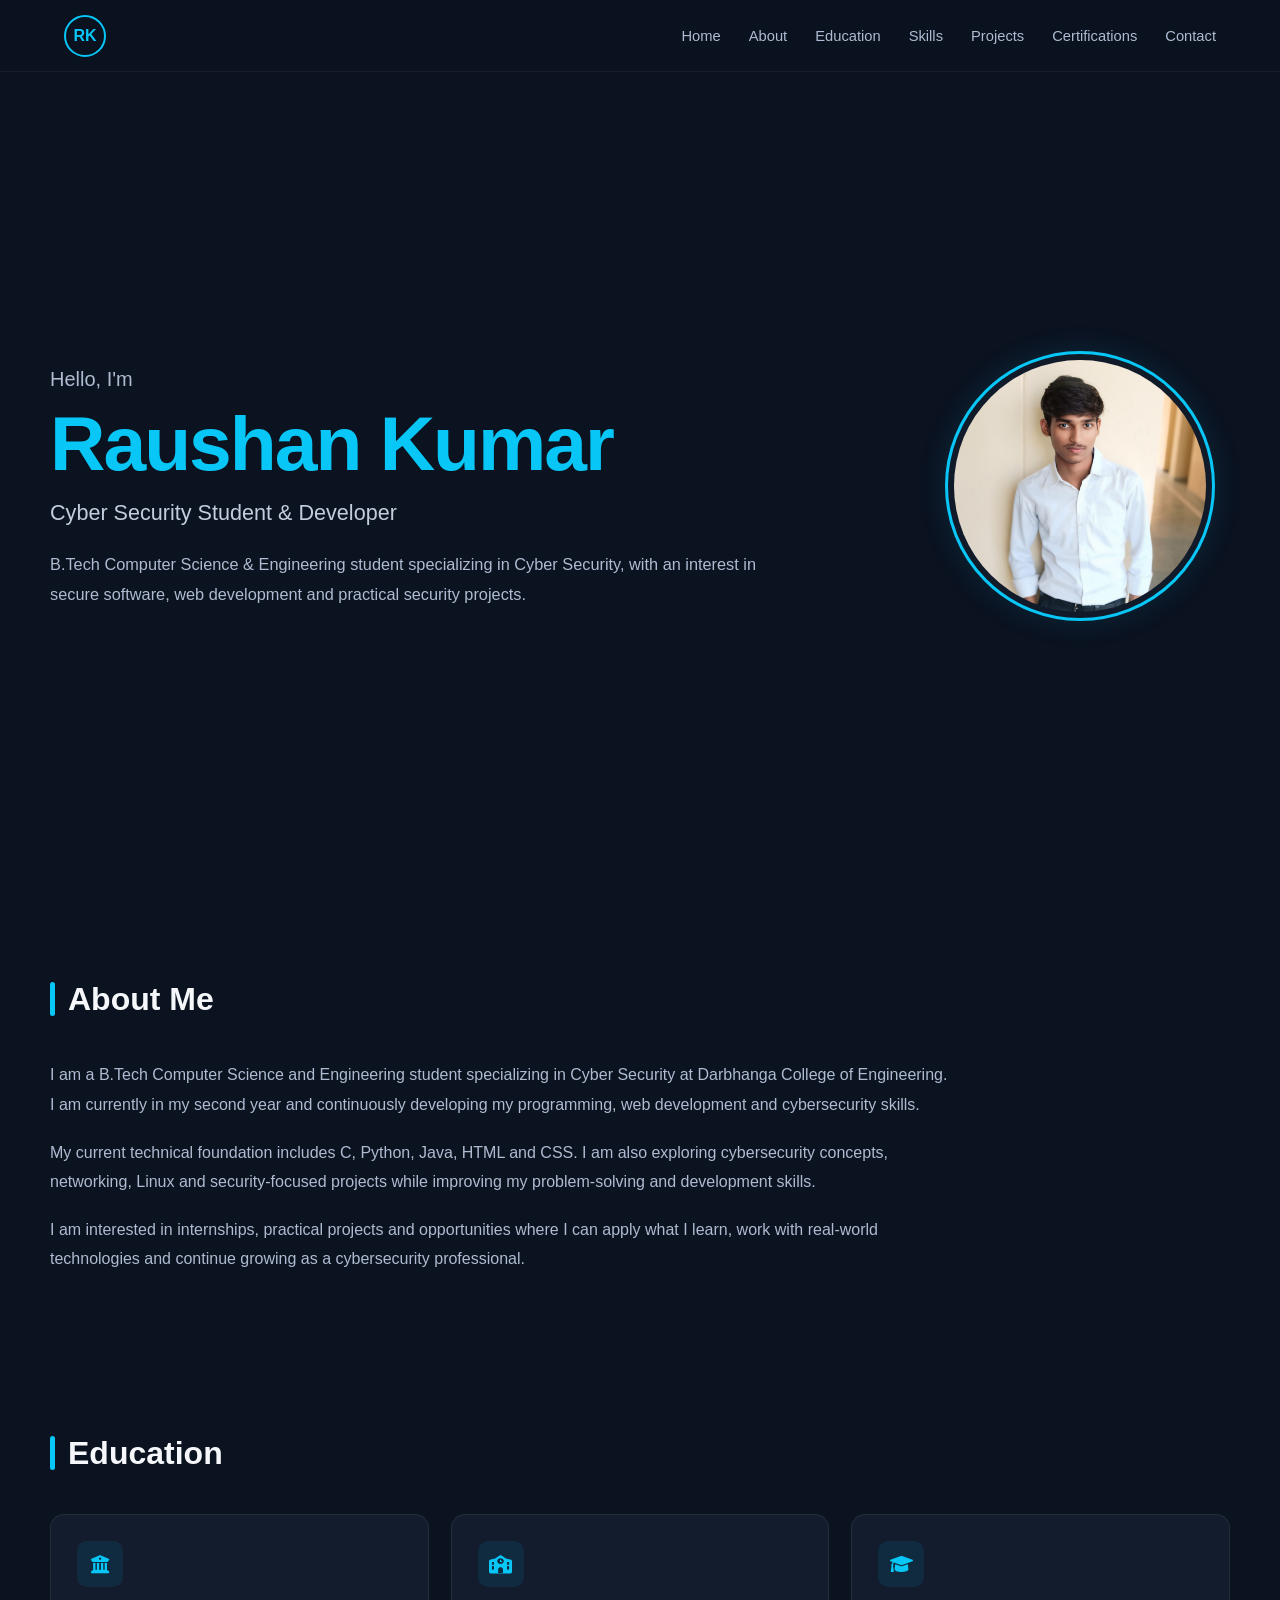
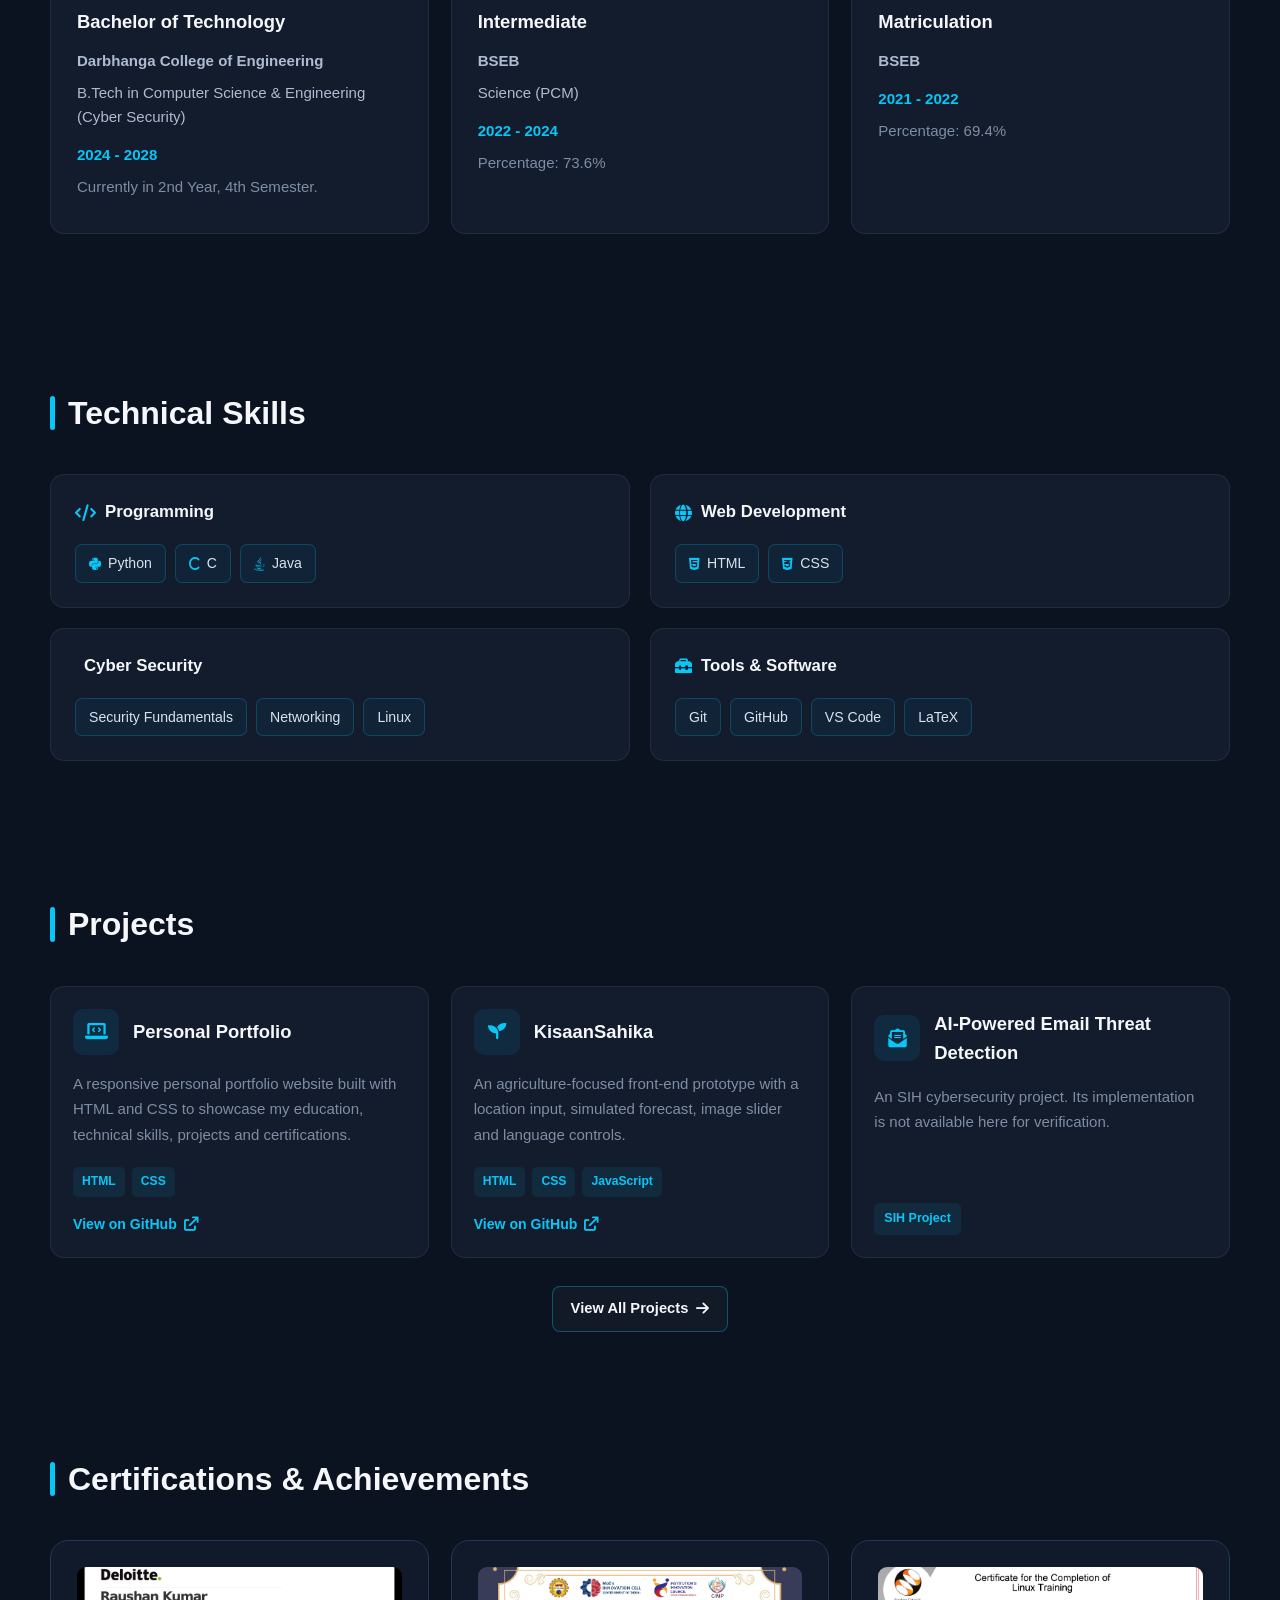
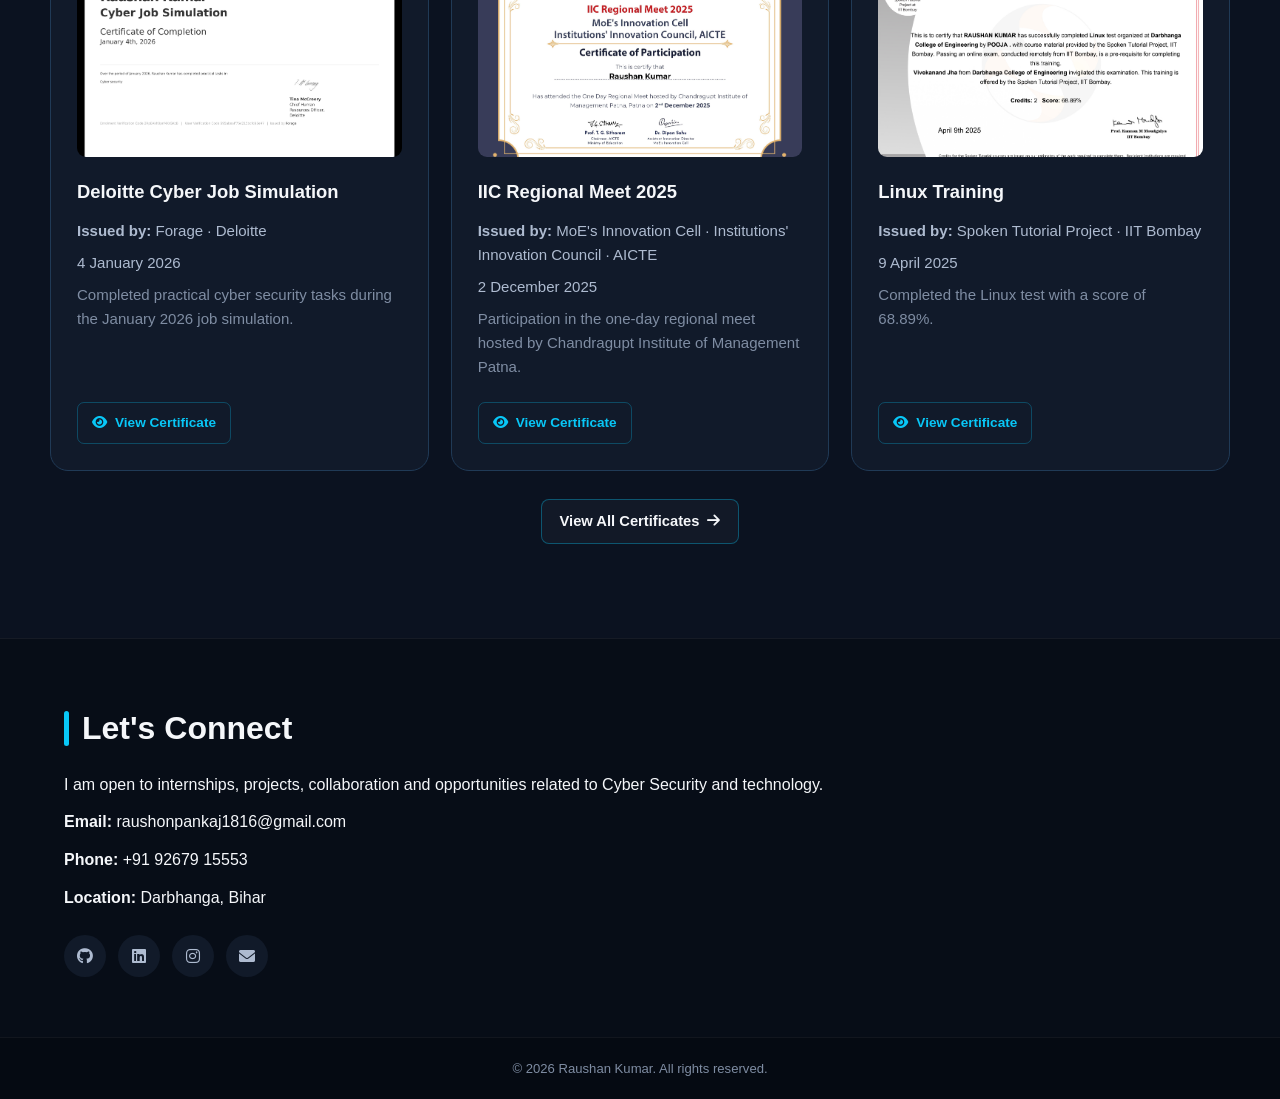
==== commit 10c35752: "Finalize portfolio website" ====
--- a/index.html
+++ b/index.html
@@ -1,25 +1,688 @@
-<!DOCTYPE html>
-<html lang="en">
-<head>
-<meta charset="UTF-8">
-<meta name="viewport" content="width=device-width, initial-scale=1.0">
-<meta name="description" content="Raushan Kumar - Cyber Security student portfolio showcasing projects, skills, education and certifications.">
-<meta name="author" content="Raushan Kumar">
-<title>Raushan Kumar | Cyber Security Student</title>
-<link rel="stylesheet" href="https://cdnjs.cloudflare.com/ajax/libs/font-awesome/6.0.0/css/all.min.css">
-<link rel="stylesheet" href="style.css">
-</head>
-<body>
-<header><div class="logo-circle">RK</div><nav aria-label="Main Navigation"><ul><li><a href="#home">Home</a></li><li><a href="#about">About</a></li><li><a href="#education">Education</a></li><li><a href="#skills">Skills</a></li><li><a href="#projects">Projects</a></li><li><a href="#certifications">Certifications</a></li><li><a href="#contact">Contact</a></li></ul></nav></header>
-<main>
-<section id="home" class="hero"><div class="hero-text"><p>Hello, I'm</p><h1>Raushan Kumar</h1><p>Cyber Security Student &amp; Developer</p><p class="hero-description">B.Tech Computer Science &amp; Engineering student specializing in Cyber Security, with an interest in secure software, web development and practical security projects.</p></div><div class="profile-circle"><img src="images/profile2.jpg" alt="Raushan Kumar"></div></section>
-<section id="about"><h2>About Me</h2><div class="about-text"><p>I am a B.Tech Computer Science and Engineering student specializing in Cyber Security at Darbhanga College of Engineering. I am currently in my second year and continuously developing my programming, web development and cybersecurity skills.</p><p>My current technical foundation includes C, Python, Java, HTML and CSS. I am also exploring cybersecurity concepts, networking, Linux and security-focused projects.</p><p>I am interested in internships, practical projects and opportunities where I can apply what I learn and continue growing as a cybersecurity professional.</p></div></section>
-<section id="education"><h2>Education</h2><div class="card-grid"><article class="card"><div class="icon"><i class="fas fa-university"></i></div><h3>Bachelor of Technology</h3><p><strong>Darbhanga College of Engineering</strong></p><p>B.Tech in Computer Science &amp; Engineering (Cyber Security)</p><p class="date">2024 - 2028</p><p class="muted">Currently in 2nd Year, 4th Semester.</p></article><article class="card"><div class="icon"><i class="fas fa-school"></i></div><h3>Intermediate</h3><p><strong>BSEB</strong></p><p>Science (PCM)</p><p class="date">2022 - 2024</p><p class="muted">Percentage: 73.6%</p></article><article class="card"><div class="icon"><i class="fas fa-graduation-cap"></i></div><h3>Matriculation</h3><p><strong>BSEB</strong></p><p class="date">2021 - 2022</p><p class="muted">Percentage: 69.4%</p></article></div></section>
-<section id="skills"><h2>Technical Skills</h2><div class="skills-grid"><div class="skill-group"><h3><i class="fas fa-code"></i> Programming</h3><div class="skill-list"><span>C</span><span>Python</span><span>Java</span></div></div><div class="skill-group"><h3><i class="fas fa-globe"></i> Web Development</h3><div class="skill-list"><span>HTML</span><span>CSS</span></div></div><div class="skill-group"><h3><i class="fas fa-shield-halved"></i> Cyber Security</h3><div class="skill-list"><span>Security Fundamentals</span><span>Networking</span><span>Linux</span></div></div><div class="skill-group"><h3><i class="fas fa-toolbox"></i> Tools</h3><div class="skill-list"><span>Git</span><span>GitHub</span><span>VS Code</span><span>LaTeX</span><span>MS Word</span><span>MS Excel</span><span>MS PowerPoint</span></div></div></div></section>
-<section id="projects"><h2>Projects</h2><div class="card-grid"><article class="card project-card"><div class="heading-row"><div class="icon"><i class="fas fa-laptop-code"></i></div><h3>Personal Portfolio</h3></div><p class="muted">A responsive portfolio website built with HTML and CSS to showcase education, skills, projects and certifications.</p><div class="tags"><span>HTML</span><span>CSS</span></div><a class="text-link" href="https://github.com/raushonpankaj1816/Portfolio" target="_blank" rel="noopener noreferrer">View on GitHub <i class="fas fa-arrow-up-right-from-square"></i></a></article><article class="card project-card"><div class="heading-row"><div class="icon"><i class="fas fa-seedling"></i></div><h3>KisaanSahika</h3></div><p class="muted">An agriculture-focused prototype with location input, simulated forecast, image slider and language controls.</p><div class="tags"><span>HTML</span><span>CSS</span><span>JavaScript</span></div><a class="text-link" href="https://github.com/raushonpankaj1816/kisaansahika" target="_blank" rel="noopener noreferrer">View on GitHub <i class="fas fa-arrow-up-right-from-square"></i></a></article><article class="card project-card"><div class="heading-row"><div class="icon"><i class="fas fa-envelope-open-text"></i></div><h3>AI-Powered Email Threat Detection</h3></div><p class="muted">An SIH project based on email threat detection, geolocation and forensic intelligence. Implementation details are not verified in the available source.</p><div class="tags"><span>SIH 2026</span><span>Cyber Security</span></div></article></div><div class="center-action"><a class="outline-btn" href="projects.html">View All Projects <i class="fas fa-arrow-right"></i></a></div></section>
-<section id="certifications"><h2>Certifications &amp; Achievements</h2><div class="card-grid"><article class="card certificate-card"><img src="images/Deloitte Certificate.jpg" alt="Deloitte Cyber Job Simulation"><h3>Deloitte Cyber Job Simulation</h3><p><strong>Issued by:</strong> Deloitte via Forage</p><p class="date">4 January 2026</p><p class="muted">Completed practical cybersecurity tasks through a job simulation focused on security analysis.</p><a class="outline-btn small" href="images/Deloitte Certificate.jpg">View Certificate</a></article><article class="card certificate-card"><img src="images/iic-regional-meet.jpg" alt="IIC Regional Meet 2025"><h3>IIC Regional Meet 2025</h3><p><strong>Issued by:</strong> MoE's Innovation Cell &amp; AICTE</p><p class="date">2 December 2025</p><p class="muted">Participated in the One Day Regional Meet hosted by Chandragupt Institute of Management Patna.</p><a class="outline-btn small" href="images/iic-regional-meet.jpg">View Certificate</a></article><article class="card certificate-card"><img src="images/LINUX TRAINING_page.jpg" alt="Linux Training Certificate"><h3>Linux Training Certification</h3><p><strong>Issued by:</strong> Spoken Tutorial, IIT Bombay</p><p class="date">9 April 2025</p><p class="muted">Completed Linux training and examination with 68.89%.</p><a class="outline-btn small" href="images/LINUX TRAINING_page.jpg">View Certificate</a></article></div><div class="center-action"><a class="outline-btn" href="certifications.html">View All Certificates <i class="fas fa-arrow-right"></i></a></div></section>
-</main>
-<footer id="contact"><div><h2>Let's Connect</h2><p>I am open to internships, projects, collaboration and opportunities related to Cyber Security and technology.</p><div class="contact-items"><p><strong>Email:</strong> <a href="mailto:raushonpankaj1816@gmail.com">raushonpankaj1816@gmail.com</a></p><p><strong>Phone:</strong> <a href="tel:+919267915553">+91 92679 15553</a></p><p><strong>Location:</strong> Darbhanga, Bihar</p></div><div class="social-icons"><a href="https://github.com/raushonpankaj1816" target="_blank" rel="noopener noreferrer" aria-label="GitHub"><i class="fab fa-github"></i></a><a href="https://www.linkedin.com/in/raushonpankaj1816/" target="_blank" rel="noopener noreferrer" aria-label="LinkedIn"><i class="fab fa-linkedin"></i></a><a href="mailto:raushonpankaj1816@gmail.com" aria-label="Email"><i class="fas fa-envelope"></i></a></div></div><div class="contact-card"><h3>Get in Touch</h3><p>For professional enquiries, internships or collaboration, feel free to contact me by email.</p><a class="outline-btn" href="mailto:raushonpankaj1816@gmail.com"><i class="fas fa-envelope"></i> Send Email</a></div></footer>
-<div class="copyright">© 2026 Raushan Kumar. All rights reserved.</div>
-</body>
+<!DOCTYPE html>
+<html lang="en">
+
+<head>
+    <meta charset="UTF-8">
+    <meta name="viewport" content="width=device-width, initial-scale=1.0">
+
+    <meta name="description"
+        content="Raushan Kumar - Cyber Security student portfolio showcasing projects, skills, education, certifications and technical work.">
+
+    <meta name="author" content="Raushan Kumar">
+
+    <title>Raushan Kumar | Cyber Security Student</title>
+
+    <!-- Font Awesome -->
+    <link rel="stylesheet"
+        href="https://cdnjs.cloudflare.com/ajax/libs/font-awesome/6.0.0/css/all.min.css">
+
+    <!-- Main Stylesheet -->
+    <link rel="stylesheet" href="style.css">
+</head>
+
+<body>
+
+    <!-- ==================== HEADER ==================== -->
+
+    <header>
+
+        <div class="logo-circle">RK</div>
+
+        <nav aria-label="Main Navigation">
+            <ul>
+                <li><a href="#home">Home</a></li>
+                <li><a href="#about">About</a></li>
+                <li><a href="#education">Education</a></li>
+                <li><a href="#skills">Skills</a></li>
+                <li><a href="#projects">Projects</a></li>
+                <li><a href="#certifications">Certifications</a></li>
+                <li><a href="#contact">Contact</a></li>
+            </ul>
+        </nav>
+
+    </header>
+
+
+    <main>
+
+        <!-- ==================== HERO ==================== -->
+
+        <section id="home" class="hero">
+
+            <div class="hero-text">
+
+                <p class="hero-intro">Hello, I'm</p>
+
+                <h1>Raushan Kumar</h1>
+
+                <p class="hero-role">
+                    Cyber Security Student &amp; Developer
+                </p>
+
+                <p class="hero-description">
+                    B.Tech Computer Science &amp; Engineering student specializing
+                    in Cyber Security, with an interest in secure software,
+                    web development and practical security projects.
+                </p>
+
+            </div>
+
+            <div class="profile-circle">
+
+                <img src="images/profile2.jpg" alt="Raushan Kumar" onerror="this.src='https://via.placeholder.com/220?text=RK'">
+
+            </div>
+
+        </section>
+
+
+        <!-- ==================== ABOUT ==================== -->
+
+        <section id="about">
+
+            <h2>About Me</h2>
+
+            <div class="about-text">
+
+                <p>
+                    I am a B.Tech Computer Science and Engineering student
+                    specializing in Cyber Security at Darbhanga College of
+                    Engineering. I am currently in my second year and
+                    continuously developing my programming, web development
+                    and cybersecurity skills.
+                </p>
+
+                <p>
+                    My current technical foundation includes C, Python, Java,
+                    HTML and CSS. I am also exploring cybersecurity concepts,
+                    networking, Linux and security-focused projects while
+                    improving my problem-solving and development skills.
+                </p>
+
+                <p>
+                    I am interested in internships, practical projects and
+                    opportunities where I can apply what I learn, work with
+                    real-world technologies and continue growing as a
+                    cybersecurity professional.
+                </p>
+
+            </div>
+
+        </section>
+
+
+        <!-- ==================== EDUCATION ==================== -->
+
+        <section id="education">
+
+            <h2>Education</h2>
+
+            <div class="education-grid">
+
+                <article class="edu-card">
+
+                    <div class="edu-icon">
+                        <i class="fas fa-university"></i>
+                    </div>
+
+                    <h3>Bachelor of Technology</h3>
+
+                    <p>
+                        <strong>Darbhanga College of Engineering</strong>
+                    </p>
+
+                    <p>
+                        B.Tech in Computer Science &amp; Engineering
+                        (Cyber Security)
+                    </p>
+
+                    <p class="date">
+                        2024 - 2028
+                    </p>
+
+                    <p class="desc">
+                        Currently in 2nd Year, 4th Semester.
+                    </p>
+
+                </article>
+
+
+                <article class="edu-card">
+
+                    <div class="edu-icon">
+                        <i class="fas fa-school"></i>
+                    </div>
+
+                    <h3>Intermediate</h3>
+
+                    <p>
+                        <strong>BSEB</strong>
+                    </p>
+
+                    <p>
+                        Science (PCM)
+                    </p>
+
+                    <p class="date">
+                        2022 - 2024
+                    </p>
+
+                    <p class="desc">
+                        Percentage: 73.6%
+                    </p>
+
+                </article>
+
+
+                <article class="edu-card">
+
+                    <div class="edu-icon">
+                        <i class="fas fa-graduation-cap"></i>
+                    </div>
+
+                    <h3>Matriculation</h3>
+
+                    <p>
+                        <strong>BSEB</strong>
+                    </p>
+
+                    <p class="date">
+                        2021 - 2022
+                    </p>
+
+                    <p class="desc">
+                        Percentage: 69.4%
+                    </p>
+
+                </article>
+
+            </div>
+
+        </section>
+
+
+        <!-- ==================== SKILLS ==================== -->
+
+        <section id="skills">
+
+            <h2>Technical Skills</h2>
+
+            <div class="skills-grid">
+
+                <!-- Programming -->
+
+                <div class="skill-group">
+
+                    <h3>
+                        <i class="fas fa-code"></i>
+                        Programming
+                    </h3>
+
+                    <div class="skill-list">
+
+                        <span class="skill-tag">
+                            <i class="fab fa-python"></i>
+                            Python
+                        </span>
+
+                        <span class="skill-tag">
+                            <i class="fas fa-c"></i>
+                            C
+                        </span>
+
+                        <span class="skill-tag">
+                            <i class="fab fa-java"></i>
+                            Java
+                        </span>
+
+                    </div>
+
+                </div>
+
+
+                <!-- Web Development -->
+
+                <div class="skill-group">
+
+                    <h3>
+                        <i class="fas fa-globe"></i>
+                        Web Development
+                    </h3>
+
+                    <div class="skill-list">
+
+                        <span class="skill-tag">
+                            <i class="fab fa-html5"></i>
+                            HTML
+                        </span>
+
+                        <span class="skill-tag">
+                            <i class="fab fa-css3-alt"></i>
+                            CSS
+                        </span>
+
+                    </div>
+
+                </div>
+
+
+                <!-- Cyber Security -->
+
+                <div class="skill-group">
+
+                    <h3>
+                        <i class="fas fa-shield-halved"></i>
+                        Cyber Security
+                    </h3>
+
+                    <div class="skill-list">
+
+                        <span class="skill-tag">
+                            Security Fundamentals
+                        </span>
+
+                        <span class="skill-tag">
+                            Networking
+                        </span>
+
+                        <span class="skill-tag">
+                            Linux
+                        </span>
+
+                    </div>
+
+                </div>
+
+
+                <!-- Tools -->
+
+                <div class="skill-group">
+
+                    <h3>
+                        <i class="fas fa-toolbox"></i>
+                        Tools &amp; Software
+                    </h3>
+
+                    <div class="skill-list">
+
+                        <span class="skill-tag">
+                            Git
+                        </span>
+
+                        <span class="skill-tag">
+                            GitHub
+                        </span>
+
+                        <span class="skill-tag">
+                            VS Code
+                        </span>
+
+                        <span class="skill-tag">
+                            LaTeX
+                        </span>
+
+                    </div>
+
+                </div>
+
+            </div>
+
+        </section>
+
+
+        <!-- ==================== PROJECTS ==================== -->
+
+        <section id="projects">
+
+            <h2>Projects</h2>
+
+            <div class="education-grid">
+
+
+                <!-- Portfolio -->
+
+                <article class="edu-card project-card">
+
+                    <div class="project-heading">
+                        <div class="edu-icon">
+                            <i class="fas fa-laptop-code"></i>
+                        </div>
+                        <h3>Personal Portfolio</h3>
+                    </div>
+
+                    <p class="desc">
+                        A responsive personal portfolio website built with
+                        HTML and CSS to showcase my education, technical
+                        skills, projects and certifications.
+                    </p>
+
+                    <div class="project-tech">
+                        <span>HTML</span>
+                        <span>CSS</span>
+                    </div>
+
+                    <a href="https://github.com/raushonpankaj1816/Portfolio"
+                        target="_blank"
+                        rel="noopener noreferrer"
+                        class="project-link">
+
+                        View on GitHub
+                        <i class="fas fa-arrow-up-right-from-square"></i>
+
+                    </a>
+
+                </article>
+
+
+                <!-- KisaanSahika -->
+
+                <article class="edu-card project-card">
+
+                    <div class="project-heading">
+                        <div class="edu-icon">
+                            <i class="fas fa-seedling"></i>
+                        </div>
+                        <h3>KisaanSahika</h3>
+                    </div>
+
+                    <p class="desc">
+                        An agriculture-focused front-end prototype with a
+                        location input, simulated forecast, image slider and
+                        language controls.
+                    </p>
+
+                    <div class="project-tech">
+                        <span>HTML</span>
+                        <span>CSS</span>
+                        <span>JavaScript</span>
+                    </div>
+
+                    <a href="https://github.com/raushonpankaj1816/kisaansahika"
+                        target="_blank"
+                        rel="noopener noreferrer"
+                        class="project-link">
+
+                        View on GitHub
+                        <i class="fas fa-arrow-up-right-from-square"></i>
+
+                    </a>
+
+                </article>
+
+
+                <!-- Email Threat Detection -->
+
+                <article class="edu-card project-card">
+
+                    <div class="project-heading">
+                        <div class="edu-icon">
+                            <i class="fas fa-envelope-open-text"></i>
+                        </div>
+                        <h3>AI-Powered Email Threat Detection</h3>
+                    </div>
+
+                    <p class="desc">
+                        An SIH cybersecurity project. Its implementation is
+                        not available here for verification.
+                    </p>
+
+                    <!-- Add GitHub project link when the final repository is ready -->
+
+                    <span class="project-status">
+                        SIH Project
+                    </span>
+
+                </article>
+
+            </div>
+
+            <div class="project-more">
+                <a href="projects.html" class="secondary-btn">
+                    View All Projects
+                    <i class="fas fa-arrow-right" aria-hidden="true"></i>
+                </a>
+            </div>
+
+        </section>
+
+
+        <!-- ==================== CERTIFICATIONS ==================== -->
+
+        <section id="certifications">
+
+            <h2>Certifications &amp; Achievements</h2>
+
+            <div class="education-grid">
+
+
+                <!-- Deloitte -->
+
+                <article class="edu-card certificate-card">
+
+                    <div class="cert-img-container">
+
+                        <img src="images/Certificates/Deloitte Certificate.jpg"
+                            alt="Deloitte Cyber Job Simulation Certificate">
+
+                    </div>
+
+                    <h3>
+                        Deloitte Cyber Job Simulation
+                    </h3>
+
+                    <p>
+                        <strong>Issued by:</strong>
+                        Forage · Deloitte
+                    </p>
+
+                    <p>
+                        4 January 2026
+                    </p>
+
+                    <p class="desc">
+                        Completed practical cyber security tasks during the
+                        January 2026 job simulation.
+                    </p>
+
+                    <a href="images/Certificates/Deloitte Certificate.jpg"
+                        target="_blank"
+                        rel="noopener noreferrer"
+                        class="view-btn">
+
+                        <i class="fas fa-eye"></i>
+                        View Certificate
+
+                    </a>
+
+                </article>
+
+
+                <!-- IIC -->
+
+                <article class="edu-card certificate-card">
+
+                    <div class="cert-img-container">
+
+                        <img src="images/Certificates/IIC-regional-meet.jpg"
+                            alt="IIC Regional Meet 2025 Certificate">
+
+                    </div>
+
+                    <h3>
+                        IIC Regional Meet 2025
+                    </h3>
+
+                    <p>
+                        <strong>Issued by:</strong>
+                        MoE's Innovation Cell · Institutions' Innovation Council · AICTE
+                    </p>
+
+                    <p>
+                        2 December 2025
+                    </p>
+
+                    <p class="desc">
+                        Participation in the one-day regional meet hosted by
+                        Chandragupt Institute of Management Patna.
+                    </p>
+
+                    <a href="images/Certificates/IIC-regional-meet.jpg"
+                        target="_blank"
+                        rel="noopener noreferrer"
+                        class="view-btn">
+
+                        <i class="fas fa-eye"></i>
+                        View Certificate
+
+                    </a>
+
+                </article>
+
+
+                <!-- Linux -->
+
+                <article class="edu-card certificate-card">
+
+                    <div class="cert-img-container">
+
+                        <img src="images/Certificates/LINUX TRAINING_page.jpg"
+                            alt="Linux Training Certificate">
+
+                    </div>
+
+                    <h3>
+                        Linux Training
+                    </h3>
+
+                    <p>
+                        <strong>Issued by:</strong>
+                        Spoken Tutorial Project · IIT Bombay
+                    </p>
+
+                    <p>
+                        9 April 2025
+                    </p>
+
+                    <p class="desc">
+                        Completed the Linux test with a score of 68.89%.
+                    </p>
+
+                    <a href="images/Certificates/LINUX TRAINING_page.jpg"
+                        target="_blank"
+                        rel="noopener noreferrer"
+                        class="view-btn">
+
+                        <i class="fas fa-eye"></i>
+                        View Certificate
+
+                    </a>
+
+                </article>
+
+            </div>
+
+            <div class="certificate-more">
+                <a href="certifications.html" class="secondary-btn">
+                    View All Certificates
+                    <i class="fas fa-arrow-right" aria-hidden="true"></i>
+                </a>
+            </div>
+
+        </section>
+
+    </main>
+
+
+    <!-- ==================== CONTACT ==================== -->
+
+    <footer id="contact">
+
+        <div class="contact-info">
+
+            <h2>Let's Connect</h2>
+
+            <div class="contact-items">
+
+                <p>
+                    I am open to internships, projects, collaboration and
+                    opportunities related to Cyber Security and technology.
+                </p>
+
+                <p>
+                    <strong>Email:</strong>
+                    <a href="mailto:raushonpankaj1816@gmail.com">
+                        raushonpankaj1816@gmail.com
+                    </a>
+                </p>
+
+                <p>
+                    <strong>Phone:</strong>
+                    <a href="tel:+919267915553">
+                        +91 92679 15553
+                    </a>
+                </p>
+
+                <p>
+                    <strong>Location:</strong>
+                    Darbhanga, Bihar
+                </p>
+
+            </div>
+
+
+            <div class="social-icons">
+
+                <a href="https://github.com/raushonpankaj1816"
+                    target="_blank"
+                    rel="noopener noreferrer"
+                    aria-label="GitHub">
+
+                    <i class="fab fa-github"></i>
+
+                </a>
+
+                <a href="https://www.linkedin.com/in/raushonpankaj1816/"
+                    target="_blank"
+                    rel="noopener noreferrer"
+                    aria-label="LinkedIn">
+
+                    <i class="fab fa-linkedin"></i>
+
+                </a>
+
+                <a href="https://www.instagram.com/raushonpankaj_1816"
+                    target="_blank"
+                    rel="noopener noreferrer"
+                    aria-label="Instagram">
+
+                    <i class="fab fa-instagram"></i>
+
+                </a>
+
+                <a href="mailto:raushonpankaj1816@gmail.com"
+                    aria-label="Email">
+
+                    <i class="fas fa-envelope"></i>
+
+                </a>
+
+            </div>
+
+        </div>
+
+    </footer>
+
+
+    <!-- ==================== COPYRIGHT ==================== -->
+
+    <div class="copyright">
+
+        <p>
+            &copy; 2026 Raushan Kumar. All rights reserved.
+        </p>
+
+    </div>
+
+</body>
+
 </html>
--- a/style.css
+++ b/style.css
@@ -1,215 +1,1710 @@
+/* =========================================================
+   RESET
+   ========================================================= */
+
+* {
+    margin: 0;
+    padding: 0;
+    box-sizing: border-box;
+}
+
+html {
+    scroll-behavior: smooth;
+}
+
+body {
+    font-family: "Inter", "Segoe UI", Arial, sans-serif;
+    background: #0b1220;
+    color: #f5f7fa;
+    line-height: 1.6;
+}
+
+a {
+    color: inherit;
+    text-decoration: none;
+}
+
+img {
+    max-width: 100%;
+    display: block;
+}
+
+button,
+a {
+    -webkit-tap-highlight-color: transparent;
+}
+
+
+/* =========================================================
+   GLOBAL
+   ========================================================= */
+
 :root {
-    --primary-gradient: linear-gradient(135deg, #00d2ff 0%, #3a7bd5 100%);
-    --accent-color: #c084fc;
-    --dark-bg: #0f172a;
-    --card-bg: rgba(255, 255, 255, 0.05);
-    --text-white: #f8fafc;
-    --cyan: #00d2ff;
-}
-
-* { 
-    margin: 0; 
-    padding: 0; 
-    box-sizing: border-box; 
-    font-family: 'Inter', sans-serif; 
-}
-
-body {
-    background-color: var(--dark-bg);
-    color: var(--text-white);
-    line-height: 1.6;
-    scroll-behavior: smooth;
-}
-
-/* Header */
+    --card: #121c2d;
+    --card-hover: #172337;
+
+    --text: #f5f7fa;
+    --text-secondary: #aebbd0;
+    --text-muted: #7f8da3;
+
+    --accent: #08c7f7;
+    --border: rgba(8, 199, 247, 0.22);
+
+    --container: 1180px;
+    --radius: 14px;
+}
+
+section {
+    width: min(var(--container), calc(100% - 48px));
+    margin: 0 auto;
+    padding: 80px 0;
+}
+
+section[id],
+footer[id] {
+    scroll-margin-top: 84px;
+}
+
+#projects,
+#certifications {
+    padding-top: 64px;
+    padding-bottom: 64px;
+}
+
+section h2 {
+    position: relative;
+    margin-bottom: 42px;
+    padding-left: 18px;
+
+    font-size: 2rem;
+    font-weight: 700;
+    line-height: 1.2;
+}
+
+section h2::before {
+    content: "";
+    position: absolute;
+    left: 0;
+    top: 2px;
+
+    width: 5px;
+    height: calc(100% - 4px);
+
+    background: var(--accent);
+    border-radius: 5px;
+}
+
+
+/* =========================================================
+   HEADER
+   ========================================================= */
+
 header {
-    display: flex;
-    justify-content: space-between;
-    align-items: center;
-    padding: 15px 8%;
-    background: rgba(11, 15, 26, 0.95);
-    backdrop-filter: blur(10px);
     position: sticky;
     top: 0;
     z-index: 1000;
-    border-bottom: 1px solid rgba(255,255,255,0.05);
+
+    width: 100%;
+    min-height: 72px;
+
+    display: flex;
+    align-items: center;
+    justify-content: space-between;
+
+    padding: 0 5%;
+
+    background: rgba(11, 18, 32, 0.92);
+    border-bottom: 1px solid rgba(255, 255, 255, 0.06);
+
+    backdrop-filter: blur(12px);
 }
 
 .logo-circle {
-    width: 45px;
-    height: 45px;
-    border: 2px solid var(--cyan);
-    border-radius: 50%;
+    width: 42px;
+    height: 42px;
+
     display: flex;
     align-items: center;
     justify-content: center;
-    font-weight: 800;
-    color: var(--cyan);
-    box-shadow: 0 0 15px rgba(0, 210, 255, 0.2);
-}
-
-nav ul { display: flex; list-style: none; gap: 25px; }
-nav ul li a { text-decoration: none; color: var(--text-white); font-size: 0.95rem; font-weight: 500; transition: 0.3s; }
-nav ul li a:hover { color: var(--cyan); }
-
-/* Hero Section */
+
+    border: 2px solid var(--accent);
+    border-radius: 50%;
+
+    color: var(--accent);
+    font-size: 1rem;
+    font-weight: 700;
+
+    transition: 0.25s ease;
+}
+
+.logo-circle:hover {
+    background: var(--accent);
+    color: #07101b;
+}
+
+nav ul {
+    display: flex;
+    align-items: center;
+    gap: 28px;
+
+    list-style: none;
+}
+
+nav a {
+    position: relative;
+
+    color: var(--text-secondary);
+    font-size: 0.92rem;
+    font-weight: 500;
+
+    transition: color 0.25s ease;
+}
+
+nav a::after {
+    content: "";
+
+    position: absolute;
+    left: 0;
+    bottom: -7px;
+
+    width: 0;
+    height: 2px;
+
+    background: var(--accent);
+    border-radius: 5px;
+
+    transition: width 0.25s ease;
+}
+
+nav a:hover {
+    color: var(--text);
+}
+
+nav a:hover::after {
+    width: 100%;
+}
+
+
+/* =========================================================
+   HERO
+   ========================================================= */
+
 .hero {
-    display: flex;
-    justify-content: space-between;
+    min-height: calc(100vh - 72px);
+
+    display: grid;
+    grid-template-columns: minmax(0, 1fr) 300px;
     align-items: center;
-    padding: 80px 10%;
-    background: radial-gradient(circle at top right, rgba(58, 123, 213, 0.1), transparent);
-}
-
-.hero-text h1 { 
-    font-size: 3.5rem; 
-    background: var(--primary-gradient); 
-    -webkit-background-clip: text; 
-    -webkit-text-fill-color: transparent; 
-}
-
-.hero-text p { font-size: 1.2rem; color: #94a3b8; margin-top: 10px; }
-
-.profile-circle {
-    width: 220px;
-    height: 220px;
-    border: 4px solid var(--cyan);
-    border-radius: 50%;
-    overflow: hidden;
-    display: flex;
+    gap: 70px;
+
+    padding-top: 70px;
+    padding-bottom: 70px;
+}
+
+.hero-text {
+    max-width: 760px;
+}
+
+.hero-intro {
+    margin-bottom: 8px;
+
+    color: var(--text-secondary);
+    font-size: 1.25rem;
+}
+
+.hero h1 {
+    margin-bottom: 12px;
+
+    color: var(--accent);
+    font-size: clamp(3rem, 6vw, 5rem);
+    font-weight: 750;
+    line-height: 1.05;
+    letter-spacing: -2px;
+}
+
+.hero-role {
+    margin-bottom: 20px;
+
+    color: #c2cede;
+    font-size: 1.35rem;
+    font-weight: 500;
+}
+
+.hero-description {
+    max-width: 720px;
+
+    color: var(--text-secondary);
+    font-size: 1.02rem;
+    line-height: 1.8;
+}
+
+.hero-buttons {
+    display: flex;
+    align-items: center;
+    flex-wrap: wrap;
+    gap: 12px;
+
+    margin-top: 30px;
+}
+
+.primary-btn,
+.secondary-btn {
+    min-height: 44px;
+
+    display: inline-flex;
     align-items: center;
     justify-content: center;
-    box-shadow: 0 0 30px rgba(0, 210, 255, 0.2);
+    gap: 8px;
+
+    padding: 10px 18px;
+
+    border-radius: 8px;
+
+    font-size: 0.92rem;
+    font-weight: 600;
+
+    transition: 0.25s ease;
+}
+
+.primary-btn {
+    background: var(--accent);
+    color: #061019;
+}
+
+.primary-btn:hover {
+    background: #25d2fa;
+    transform: translateY(-2px);
+}
+
+.secondary-btn {
+    border: 1px solid rgba(8, 199, 247, 0.35);
+    color: var(--text);
+    background: rgba(255, 255, 255, 0.03);
+}
+
+.secondary-btn:hover {
+    border-color: var(--accent);
+    color: var(--accent);
+    transform: translateY(-2px);
+}
+
+.profile-circle {
+    width: 270px;
+    height: 270px;
+
+    justify-self: center;
+
+    padding: 6px;
+
+    border: 3px solid var(--accent);
+    border-radius: 50%;
+
+    background: #101a29;
+    box-shadow: 0 0 30px rgba(8, 199, 247, 0.12);
 }
 
 .profile-circle img {
     width: 100%;
     height: 100%;
+
     object-fit: cover;
-}
-
-/* Section Common Styling */
-section { padding: 80px 10%; }
-h2 { font-size: 2rem; margin-bottom: 40px; border-left: 5px solid var(--cyan); padding-left: 15px; }
-
-.about-text { color: #cbd5e1; max-width: 800px; font-size: 1.1rem; }
-
-/* Skills Arsenal */
-.skills-grid { display: flex; flex-wrap: wrap; gap: 15px; }
-.skill-tag {
-    background: var(--card-bg);
-    border: 1px solid rgba(0, 210, 255, 0.2);
-    padding: 10px 25px;
-    border-radius: 50px;
-    transition: 0.3s;
-    font-weight: 500;
-}
-.skill-tag i { margin-right: 8px; color: var(--cyan); }
-.skill-tag:hover { background: var(--primary-gradient); transform: translateY(-5px); color: white; }
-
-/* Education & Project Cards */
+    object-position: center;
+
+    border-radius: 50%;
+}
+
+
+/* =========================================================
+   ABOUT
+   ========================================================= */
+
+.about-text {
+    max-width: 900px;
+}
+
+.about-text p {
+    margin-bottom: 18px;
+
+    color: var(--text-secondary);
+    font-size: 1rem;
+    line-height: 1.85;
+}
+
+.about-text p:last-child {
+    margin-bottom: 0;
+}
+
+
+/* =========================================================
+   EDUCATION / GENERAL CARDS
+   ========================================================= */
+
 .education-grid {
     display: grid;
-    grid-template-columns: repeat(auto-fit, minmax(300px, 1fr));
-    gap: 25px;
-}
+    grid-template-columns: repeat(3, minmax(0, 1fr));
+    gap: 22px;
+}
+
 .edu-card {
-    background: var(--card-bg);
-    padding: 30px;
-    border-radius: 20px;
-    border: 1px solid rgba(255,255,255,0.05);
-    transition: 0.3s;
-}
-.edu-card:hover { border-color: var(--cyan); background: rgba(0, 210, 255, 0.05); transform: translateY(-5px); }
-.edu-icon { font-size: 1.5rem; color: var(--cyan); margin-bottom: 15px; }
-.edu-card h3 { color: var(--cyan); margin-bottom: 10px; }
-.field { font-weight: bold; color: var(--accent-color); margin-bottom: 5px; }
-.desc { font-size: 0.95rem; color: #94a3b8; }
-.project-link { display: inline-block; margin-top: 15px; color: var(--cyan); text-decoration: none; font-weight: bold; }
-
-/* Certificates Show Button Style */
-.view-btn {
-    display: inline-block;
-    margin-top: 15px;
-    padding: 8px 20px;
-    background: var(--primary-gradient);
-    color: white;
-    text-decoration: none;
-    border-radius: 50px;
-    font-size: 0.9rem;
-    font-weight: bold;
-    transition: 0.3s;
-    border: 1px solid rgba(255, 255, 255, 0.1);
-}
-
-.view-btn i {
-    margin-right: 5px;
-}
-
-.view-btn:hover {
-    transform: scale(1.05);
-    box-shadow: 0 5px 15px rgba(0, 210, 255, 0.4);
-    color: white;
-}
-
-/* Image Container Adjustment */
+    padding: 26px;
+
+    background: var(--card);
+    border: 1px solid rgba(255, 255, 255, 0.07);
+    border-radius: var(--radius);
+
+    transition:
+        transform 0.25s ease,
+        border-color 0.25s ease,
+        background 0.25s ease;
+}
+
+.edu-card:hover {
+    transform: translateY(-4px);
+
+    background: var(--card-hover);
+    border-color: var(--border);
+}
+
+.edu-icon {
+    width: 46px;
+    height: 46px;
+
+    display: flex;
+    align-items: center;
+    justify-content: center;
+
+    margin-bottom: 20px;
+
+    border-radius: 10px;
+
+    background: rgba(8, 199, 247, 0.09);
+    color: var(--accent);
+
+    font-size: 1.15rem;
+}
+
+.edu-card h3 {
+    margin-bottom: 12px;
+
+    color: var(--text);
+    font-size: 1.15rem;
+}
+
+.edu-card p {
+    margin-bottom: 8px;
+
+    color: var(--text-secondary);
+    font-size: 0.94rem;
+}
+
+.edu-card .date {
+    margin-top: 14px;
+
+    color: var(--accent);
+    font-weight: 600;
+}
+
+.edu-card .desc {
+    color: var(--text-muted);
+}
+
+
+/* =========================================================
+   TECHNICAL SKILLS
+   ========================================================= */
+
+.skills-grid {
+    display: grid;
+    grid-template-columns: repeat(2, minmax(0, 1fr));
+    gap: 20px;
+}
+
+.skill-group {
+    min-width: 0;
+    padding: 24px;
+
+    background: var(--card);
+    border: 1px solid rgba(255, 255, 255, 0.07);
+    border-radius: var(--radius);
+
+    transition:
+        transform 0.25s ease,
+        border-color 0.25s ease,
+        background 0.25s ease;
+}
+
+.skill-group:hover {
+    transform: translateY(-3px);
+
+    background: var(--card-hover);
+    border-color: var(--border);
+}
+
+.skill-group h3 {
+    display: flex;
+    align-items: center;
+    gap: 9px;
+
+    margin-bottom: 18px;
+
+    color: var(--text);
+    font-size: 1.05rem;
+}
+
+.skill-group h3 i {
+    color: var(--accent);
+}
+
+.skill-list {
+    display: flex;
+    flex-wrap: wrap;
+    gap: 9px;
+}
+
+.skill-tag {
+    min-height: 36px;
+
+    display: inline-flex;
+    align-items: center;
+    justify-content: center;
+    gap: 7px;
+
+    padding: 7px 13px;
+
+    border: 1px solid rgba(8, 199, 247, 0.22);
+    border-radius: 7px;
+
+    background: rgba(8, 199, 247, 0.045);
+
+    color: #d9e3ef;
+    font-size: 0.88rem;
+
+    white-space: nowrap;
+}
+
+.skill-tag i {
+    color: var(--accent);
+}
+
+
+/* =========================================================
+   PROJECTS
+   ========================================================= */
+
+.project-card {
+    display: flex;
+    flex-direction: column;
+    padding: 22px;
+}
+
+.project-heading {
+    min-width: 0;
+    display: flex;
+    align-items: center;
+    gap: 14px;
+}
+
+.project-heading .edu-icon {
+    flex: 0 0 46px;
+    margin: 0;
+}
+
+.project-heading h3,
+.project-heading h2 {
+    min-width: 0;
+    margin: 0;
+}
+
+.project-heading h3 {
+    overflow-wrap: anywhere;
+}
+
+.project-card .project-heading {
+    margin-bottom: 16px;
+}
+
+.project-card .desc {
+    flex: 1;
+    line-height: 1.7;
+}
+
+.project-tech {
+    display: flex;
+    flex-wrap: wrap;
+    gap: 7px;
+
+    margin: 12px 0 16px;
+}
+
+.project-tech span {
+    padding: 5px 9px;
+
+    border-radius: 5px;
+
+    background: rgba(8, 199, 247, 0.08);
+    color: var(--accent);
+
+    font-size: 0.76rem;
+    font-weight: 600;
+}
+
+.project-link {
+    display: inline-flex;
+    align-items: center;
+    gap: 7px;
+
+    width: fit-content;
+
+    color: var(--accent);
+    font-size: 0.88rem;
+    font-weight: 600;
+
+    transition: 0.2s ease;
+}
+
+.project-link:hover {
+    color: #5edfff;
+}
+
+.project-status {
+    width: fit-content;
+
+    margin-top: auto;
+    padding: 6px 10px;
+
+    border-radius: 5px;
+
+    background: rgba(8, 199, 247, 0.08);
+    color: var(--accent);
+
+    font-size: 0.78rem;
+    font-weight: 600;
+}
+
+.project-more {
+    display: flex;
+    justify-content: center;
+    margin-top: 28px;
+}
+
+
+/* =========================================================
+   CERTIFICATIONS
+   ========================================================= */
+
+.certificate-card {
+    display: flex;
+    flex-direction: column;
+}
+
 .cert-img-container {
     width: 100%;
-    height: 180px;
-    background: #000;
-    border-radius: 12px;
-    margin-bottom: 15px;
+    height: 190px;
+
+    margin-bottom: 20px;
+
     overflow: hidden;
-    border: 1px solid rgba(255, 255, 255, 0.1);
+
+    border-radius: 9px;
+    background: #0b111c;
 }
 
 .cert-img-container img {
     width: 100%;
     height: 100%;
+
     object-fit: cover;
-    transition: 0.5s ease;
-}
-
-.edu-card:hover .cert-img-container img {
-    transform: scale(1.1);
-}
-
-/* Footer */
+}
+
+.certificate-card .desc {
+    flex: 1;
+}
+
+.view-btn {
+    display: inline-flex;
+    align-items: center;
+    justify-content: center;
+    gap: 8px;
+
+    width: fit-content;
+
+    margin-top: 15px;
+    padding: 9px 14px;
+
+    border: 1px solid rgba(8, 199, 247, 0.28);
+    border-radius: 7px;
+
+    color: var(--accent);
+    font-size: 0.85rem;
+    font-weight: 600;
+
+    transition: 0.25s ease;
+}
+
+.view-btn:hover {
+    background: var(--accent);
+    color: #061019;
+}
+
+.certificate-more {
+    display: flex;
+    justify-content: center;
+    margin-top: 28px;
+}
+
+
+/* =========================================================
+   FOOTER / CONTACT
+   ========================================================= */
+
 footer {
-    background: #050810;
-    padding: 80px 10%;
+    margin-top: 30px;
+    padding: 70px 5% 60px;
+
+    background: #070d17;
+    border-top: 1px solid rgba(255, 255, 255, 0.06);
+}
+
+.contact-info h2 {
+    position: relative;
+
+    margin-bottom: 24px;
+    padding-left: 18px;
+
+    font-size: 2rem;
+    line-height: 1.2;
+}
+
+.contact-info h2::before {
+    content: "";
+
+    position: absolute;
+    left: 0;
+    top: 2px;
+
+    width: 5px;
+    height: calc(100% - 4px);
+
+    background: var(--accent);
+    border-radius: 5px;
+}
+
+.contact-items {
+    display: flex;
+    flex-direction: column;
+    gap: 12px;
+}
+
+.social-icons {
+    display: flex;
+    gap: 12px;
+
+    margin-top: 25px;
+}
+
+.social-icons a {
+    width: 42px;
+    height: 42px;
+
+    display: flex;
+    align-items: center;
+    justify-content: center;
+
+    border-radius: 50%;
+
+    background: #111a29;
+    color: var(--text-secondary);
+
+    transition: 0.25s ease;
+}
+
+.social-icons a:hover {
+    background: var(--accent);
+    color: #061019;
+    transform: translateY(-3px);
+}
+
+
+/* =========================================================
+   COPYRIGHT
+   ========================================================= */
+
+.copyright {
+    padding: 20px 5%;
+
+    background: #050a12;
+
+    border-top: 1px solid rgba(255, 255, 255, 0.05);
+
+    text-align: center;
+}
+
+.copyright p {
+    color: var(--text-muted);
+    font-size: 0.82rem;
+}
+
+
+/* =========================================================
+   TABLET
+   ========================================================= */
+
+@media (max-width: 900px) {
+
+    header {
+        padding: 0 4%;
+    }
+
+    nav ul {
+        gap: 17px;
+    }
+
+    nav a {
+        font-size: 0.84rem;
+    }
+
+    .hero {
+        grid-template-columns: minmax(0, 1fr) 230px;
+        gap: 40px;
+    }
+
+    .profile-circle {
+        width: 220px;
+        height: 220px;
+    }
+
+    .education-grid {
+        grid-template-columns: repeat(2, minmax(0, 1fr));
+    }
+
+}
+
+
+/* =========================================================
+   MOBILE
+   ========================================================= */
+
+@media (max-width: 700px) {
+
+    section {
+        width: min(100% - 32px, var(--container));
+        padding: 60px 0;
+    }
+
+    section[id],
+    footer[id] {
+        scroll-margin-top: 110px;
+    }
+
+    #projects,
+    #certifications {
+        padding-top: 52px;
+        padding-bottom: 52px;
+    }
+
+    section h2 {
+        margin-bottom: 30px;
+        font-size: 1.65rem;
+    }
+
+
+    /* Header */
+
+    header {
+        min-height: 64px;
+        padding: 10px 16px;
+        gap: 12px;
+    }
+
+    header nav {
+        flex: 1;
+        min-width: 0;
+    }
+
+    nav ul {
+        gap: 12px;
+        flex-wrap: wrap;
+        justify-content: flex-end;
+    }
+
+    nav a {
+        font-size: 0.74rem;
+    }
+
+
+    /* Hero */
+
+    .hero {
+        min-height: auto;
+
+        grid-template-columns: 1fr;
+        gap: 35px;
+
+        padding-top: 55px;
+        padding-bottom: 55px;
+    }
+
+    .hero-text {
+        order: 2;
+    }
+
+    .profile-circle {
+        order: 1;
+
+        width: 190px;
+        height: 190px;
+    }
+
+    .hero h1 {
+        font-size: clamp(2.6rem, 12vw, 4rem);
+        letter-spacing: -1.5px;
+    }
+
+    .hero-role {
+        font-size: 1.1rem;
+    }
+
+    .hero-description {
+        font-size: 0.95rem;
+    }
+
+    .hero-buttons {
+        margin-top: 24px;
+    }
+
+
+    /* Skills */
+
+    .skills-grid {
+        grid-template-columns: 1fr;
+    }
+
+    .skill-group {
+        padding: 20px;
+    }
+
+
+    /* Education / Projects / Certificates */
+
+    .education-grid {
+        grid-template-columns: 1fr;
+    }
+
+    .edu-card {
+        padding: 22px;
+    }
+
+
+    /* Footer */
+
+    footer {
+        padding: 55px 16px 45px;
+    }
+
+}
+
+
+/* =========================================================
+   SMALL MOBILE
+   ========================================================= */
+
+@media (max-width: 480px) {
+
+    nav ul {
+        gap: 8px;
+    }
+
+    nav a {
+        font-size: 0.68rem;
+    }
+
+    .logo-circle {
+        width: 38px;
+        height: 38px;
+        font-size: 0.9rem;
+    }
+
+    .hero-buttons {
+        flex-direction: column;
+        align-items: stretch;
+    }
+
+    .primary-btn,
+    .secondary-btn {
+        width: 100%;
+    }
+
+    .profile-circle {
+        width: 170px;
+        height: 170px;
+    }
+
+    .skill-tag {
+        font-size: 0.82rem;
+    }
+
+}
+
+
+
+/* =========================================================
+   CERTIFICATIONS PAGE
+   ========================================================= */
+
+.certifications-page {
+    margin: 0;
+    padding: 0;
+    background: #0b1220;
+    color: #ffffff;
+    font-family: Arial, Helvetica, sans-serif;
+}
+
+
+/* ==================== COMMON ==================== */
+
+.certifications-page .container {
+    width: min(1180px, calc(100% - 48px));
+    margin: 0 auto;
+}
+
+
+/* ==================== HEADER ==================== */
+
+.certifications-header {
+    padding: 42px 0 50px;
+    background: #0b1220;
+    position: relative;
+    z-index: 2;
+}
+
+.back-link {
+    display: inline-block;
+    margin-bottom: 24px;
+
+    color: #00c8ff;
+    text-decoration: none;
+
+    font-size: 15px;
+    font-weight: 500;
+
+    transition: color 0.2s ease;
+}
+
+.back-link:hover {
+    color: #ffffff;
+}
+
+.category-navigation,
+.project-navigation {
+    display: flex;
+    flex-wrap: wrap;
+    gap: 10px;
+    margin: 0 0 42px;
+}
+
+.category-navigation a,
+.project-navigation a {
+    padding: 8px 12px;
+    border: 1px solid rgba(8, 199, 247, 0.25);
+    border-radius: 7px;
+    color: #a9bad0;
+    font-size: 0.88rem;
+    transition: color 0.2s ease, border-color 0.2s ease;
+}
+
+.category-navigation a:hover,
+.category-navigation a:focus-visible,
+.project-navigation a:hover,
+.project-navigation a:focus-visible {
+    color: #00c8ff;
+    border-color: #00c8ff;
+}
+
+
+.page-heading {
+    display: flex;
+    align-items: flex-start;
+    gap: 20px;
+}
+
+
+.heading-line {
+    width: 6px;
+    min-width: 6px;
+    height: 112px;
+
+    background: #00c8ff;
+    border-radius: 3px;
+}
+
+
+.eyebrow {
+    margin: 3px 0 22px;
+
+    color: #00c8ff;
+
+    font-size: 14px;
+    font-weight: 600;
+    letter-spacing: 2px;
+}
+
+
+.page-heading h1 {
+    margin: 0 0 22px;
+
+    color: #ffffff;
+
+    font-size: clamp(42px, 5vw, 58px);
+    line-height: 1.05;
+}
+
+
+.page-description {
+    max-width: 760px;
+
+    margin: 0;
+
+    color: #9fb0c8;
+
+    font-size: 17px;
+    line-height: 1.7;
+}
+
+
+/* ==================== MAIN ==================== */
+
+.certifications-main {
+    padding: 30px 0 90px;
+}
+
+
+/* ==================== CATEGORY ==================== */
+
+.certificate-category {
+    margin-bottom: 85px;
+    scroll-margin-top: 90px;
+}
+
+
+.category-heading {
+    display: flex;
+    align-items: flex-start;
+
+    gap: 15px;
+
+    margin-bottom: 30px;
+}
+
+
+.category-line {
+    width: 5px;
+    min-width: 5px;
+    height: 58px;
+
+    background: #00c8ff;
+    border-radius: 3px;
+}
+
+
+.category-heading p {
+    margin: 1px 0 6px;
+
+    color: #00c8ff;
+
+    font-size: 12px;
+    font-weight: 600;
+    letter-spacing: 1.6px;
+}
+
+
+.category-heading h2 {
+    margin: 0;
+
+    color: #ffffff;
+
+    font-size: 28px;
+    line-height: 1.2;
+}
+
+
+/* ==================== GRID ==================== */
+
+.certifications-grid {
     display: grid;
-    grid-template-columns: 1fr 1fr;
-    gap: 50px;
-    border-top: 1px solid rgba(255,255,255,0.05);
-}
-
-.social-icons { display: flex; gap: 15px; margin-top: 25px; }
-.social-icons a { 
-    width: 45px; height: 45px; border-radius: 50%; background: var(--card-bg); 
-    display: flex; align-items: center; justify-content: center; 
-    color: white; font-size: 1.2rem; transition: 0.3s; text-decoration: none;
-}
-.social-icons a:hover { background: var(--cyan); transform: translateY(-5px); }
-
-.feedback-box { background: var(--card-bg); padding: 30px; border-radius: 20px; }
-.form-group { margin-bottom: 15px; }
-.form-group label { display: block; margin-bottom: 5px; color: #94a3b8; }
-.form-group input, .form-group textarea {
-    width: 100%; padding: 12px; background: #0f172a; border: 1px solid rgba(255,255,255,0.1);
-    color: white; border-radius: 8px; outline: none;
-}
-.send-btn {
-    background: var(--primary-gradient); color: white; border: none; padding: 12px;
-    border-radius: 50px; cursor: pointer; font-weight: bold; width: 100%; transition: 0.3s;
-}
-.send-btn:hover { opacity: 0.9; transform: scale(1.02); }
-
-/* Mobile Responsive */
-@media (max-width: 768px) {
-    .hero, footer { grid-template-columns: 1fr; text-align: center; }
-    .hero { flex-direction: column-reverse; }
-    nav ul { display: none; }
-    .profile-circle { margin: 0 auto 30px auto; }
-    .social-icons { justify-content: center; }
+
+    grid-template-columns: repeat(3, minmax(0, 1fr));
+
+    gap: 30px;
+}
+
+
+/* ==================== CARD ==================== */
+
+.certificate-card {
+    overflow: hidden;
+
+    background: #111a2a;
+
+    border: 1px solid #203a56;
+    border-radius: 18px;
+
+    transition:
+        transform 0.25s ease,
+        border-color 0.25s ease,
+        box-shadow 0.25s ease;
+}
+
+
+.certificate-card:hover {
+    transform: translateY(-5px);
+
+    border-color: #00c8ff;
+
+    box-shadow: 0 12px 35px rgba(0, 200, 255, 0.08);
+}
+
+
+/* ==================== IMAGE ==================== */
+
+.certificate-image-link {
+    display: block;
+
+    width: 100%;
+
+    aspect-ratio: 16 / 10;
+
+    overflow: hidden;
+
+    background: #080e18;
+}
+
+
+.certificate-image-link img {
+    display: block;
+
+    width: 100%;
+    height: 100%;
+
+    object-fit: cover;
+
+    transition: transform 0.35s ease;
+}
+
+
+.certificate-card:hover .certificate-image-link img {
+    transform: scale(1.025);
+}
+
+
+/* ==================== CONTENT ==================== */
+
+.certificate-content {
+    padding: 23px 23px 25px;
+}
+
+
+.certificate-type {
+    display: inline-block;
+
+    margin-bottom: 13px;
+
+    color: #00c8ff;
+
+    font-size: 11px;
+    font-weight: 600;
+
+    letter-spacing: 1.2px;
+    text-transform: uppercase;
+}
+
+
+.certificate-content h3 {
+    margin: 0 0 12px;
+
+    color: #ffffff;
+
+    font-size: 20px;
+    line-height: 1.35;
+}
+
+
+.certificate-issuer {
+    margin: 0 0 8px;
+
+    color: #a9bad0;
+
+    font-size: 14px;
+    line-height: 1.5;
+}
+
+
+.certificate-date {
+    margin: 0 0 20px;
+
+    color: #71859e;
+
+    font-size: 13px;
+}
+
+.certificate-description {
+    margin: 0 0 12px;
+
+    color: #9fb0c8;
+
+    font-size: 13px;
+    line-height: 1.6;
+}
+
+
+/* ==================== BUTTON ==================== */
+
+.certificate-button {
+    display: inline-block;
+
+    padding: 10px 15px;
+
+    color: #00c8ff;
+
+    border: 1px solid #00c8ff;
+    border-radius: 7px;
+
+    text-decoration: none;
+
+    font-size: 13px;
+    font-weight: 600;
+
+    transition:
+        background 0.2s ease,
+        color 0.2s ease;
+}
+
+
+.certificate-button:hover {
+    background: #00c8ff;
+    color: #07101c;
+}
+
+
+/* ==================== FOOTER ==================== */
+
+.certifications-footer {
+    border-top: 1px solid #1b2a3d;
+
+    padding: 30px 0;
+
+    background: #080e18;
+}
+
+
+.certifications-footer .container,
+.certifications-footer .projects-container {
+    display: flex;
+    align-items: center;
+    justify-content: center;
+    text-align: center;
+}
+
+
+.certifications-footer p {
+    margin: 0;
+
+    color: #71859e;
+
+    font-size: 14px;
+    line-height: 1.5;
+}
+
+
+/* =========================================================
+   TABLET
+   ========================================================= */
+
+@media (max-width: 950px) {
+
+    .certifications-page .container {
+        width: min(100% - 40px, 760px);
+    }
+
+
+    .certifications-grid {
+        grid-template-columns: repeat(2, minmax(0, 1fr));
+
+        gap: 24px;
+    }
+
+
+    .certificate-category {
+        margin-bottom: 65px;
+    }
+
+}
+
+
+/* =========================================================
+   MOBILE
+   ========================================================= */
+
+@media (max-width: 650px) {
+
+    .certifications-page .container {
+        width: calc(100% - 32px);
+    }
+
+
+    .certifications-header {
+        padding: 28px 0 35px;
+    }
+
+
+    .back-link {
+        margin-bottom: 20px;
+
+        font-size: 14px;
+    }
+
+
+    .page-heading {
+        gap: 14px;
+    }
+
+
+    .heading-line {
+        width: 4px;
+        min-width: 4px;
+        height: 82px;
+    }
+
+
+    .eyebrow {
+        margin-bottom: 15px;
+
+        font-size: 11px;
+        letter-spacing: 1.4px;
+    }
+
+
+    .page-heading h1 {
+        margin-bottom: 15px;
+
+        font-size: 38px;
+    }
+
+
+    .page-description {
+        font-size: 14px;
+        line-height: 1.6;
+    }
+
+
+    .certifications-main {
+        padding: 20px 0 60px;
+    }
+
+
+    .certificate-category {
+        margin-bottom: 55px;
+        scroll-margin-top: 110px;
+    }
+
+    .category-navigation,
+    .project-navigation {
+        gap: 8px;
+        margin-bottom: 32px;
+    }
+
+    .category-navigation a,
+    .project-navigation a {
+        padding: 7px 9px;
+        font-size: 0.8rem;
+    }
+
+
+    .category-heading {
+        gap: 12px;
+
+        margin-bottom: 22px;
+    }
+
+
+    .category-line {
+        width: 4px;
+        min-width: 4px;
+        height: 48px;
+    }
+
+
+    .category-heading p {
+        font-size: 10px;
+        letter-spacing: 1.2px;
+    }
+
+
+    .category-heading h2 {
+        font-size: 23px;
+    }
+
+
+    .certifications-grid {
+        grid-template-columns: 1fr;
+
+        gap: 20px;
+    }
+
+
+    .certificate-card {
+        border-radius: 15px;
+    }
+
+
+    .certificate-content {
+        padding: 20px;
+    }
+
+
+    .certificate-content h3 {
+        font-size: 18px;
+    }
+
+
+    .certificate-issuer {
+        font-size: 13px;
+    }
+
+
+    .certificate-button {
+        padding: 9px 13px;
+
+        font-size: 12px;
+    }
+
+
+    .certifications-footer {
+        padding: 25px 0;
+    }
+
+
+    .certifications-footer p {
+        font-size: 12px;
+    }
+
+}
+
+
+/* =========================================================
+   SMALL MOBILE
+   ========================================================= */
+
+@media (max-width: 400px) {
+
+    .certifications-page .container {
+        width: calc(100% - 24px);
+    }
+
+
+    .page-heading h1 {
+        font-size: 34px;
+    }
+
+
+    .page-description {
+        font-size: 13px;
+    }
+
+
+    .category-heading h2 {
+        font-size: 21px;
+    }
+
+}
+
+
+/* =========================================================
+   PROJECTS PAGE
+   ========================================================= */
+
+.projects-page {
+    margin: 0;
+    padding: 0;
+    background: #0b1220;
+    color: #ffffff;
+    font-family: Arial, Helvetica, sans-serif;
+}
+
+.projects-container {
+    width: min(980px, calc(100% - 48px));
+    margin: 0 auto;
+}
+
+.projects-main {
+    padding: 36px 0 80px;
+}
+
+.projects-page-heading {
+    display: flex;
+    align-items: flex-start;
+    gap: 20px;
+    margin-bottom: 38px;
+}
+
+.projects-page-heading .heading-line {
+    height: 90px;
+}
+
+.projects-page-heading .eyebrow {
+    margin-bottom: 14px;
+}
+
+.projects-page-heading h1 {
+    margin: 0 0 14px;
+    color: #ffffff;
+    font-size: clamp(38px, 5vw, 54px);
+    line-height: 1.1;
+}
+
+.projects-page-heading .page-description {
+    font-size: 15px;
+}
+
+.project-detail-card {
+    margin-bottom: 24px;
+    padding: 28px;
+    scroll-margin-top: 90px;
+    background: #111a2a;
+    border: 1px solid #203a56;
+    border-radius: 14px;
+}
+
+.project-detail-heading {
+    display: flex;
+    align-items: center;
+    justify-content: space-between;
+    gap: 18px;
+}
+
+.project-detail-heading .project-heading {
+    flex: 1;
+}
+
+.project-detail-heading h2 {
+    color: #ffffff;
+    font-size: 1.4rem;
+    line-height: 1.3;
+}
+
+.project-date {
+    flex: 0 0 auto;
+    color: #00c8ff;
+    font-size: 0.88rem;
+    font-weight: 600;
+    text-align: right;
+}
+
+.project-detail-summary {
+    margin: 18px 0 24px;
+    color: #c2cede;
+    font-size: 1.02rem;
+}
+
+.project-detail-section {
+    margin-top: 22px;
+}
+
+.project-detail-section h3 {
+    margin-bottom: 8px;
+    color: #00c8ff;
+    font-size: 1rem;
+}
+
+.project-detail-section p,
+.project-detail-list {
+    color: #aebbd0;
+    font-size: 0.94rem;
+    line-height: 1.75;
+}
+
+.project-detail-list {
+    padding-left: 20px;
+}
+
+.project-detail-list li + li {
+    margin-top: 5px;
+}
+
+.project-detail-card .project-tech {
+    margin: 10px 0 0;
+}
+
+.project-detail-note {
+    margin-top: 22px;
+    padding: 12px 15px;
+    border-left: 3px solid #08c7f7;
+    background: rgba(8, 199, 247, 0.045);
+    color: #aebbd0;
+    font-size: 0.88rem;
+    line-height: 1.7;
+}
+
+.project-detail-links {
+    display: flex;
+    flex-wrap: wrap;
+    gap: 18px;
+    margin-top: 22px;
+}
+
+@media (max-width: 700px) {
+    .projects-container {
+        width: calc(100% - 32px);
+    }
+
+    .projects-main {
+        padding: 26px 0 56px;
+    }
+
+    .projects-page-heading {
+        gap: 14px;
+        margin-bottom: 28px;
+    }
+
+    .projects-page-heading .heading-line {
+        width: 4px;
+        min-width: 4px;
+        height: 76px;
+    }
+
+    .project-detail-card {
+        margin-bottom: 18px;
+        padding: 20px;
+        scroll-margin-top: 110px;
+    }
+
+    .project-detail-heading {
+        align-items: flex-start;
+        flex-direction: column;
+        gap: 8px;
+    }
+
+    .project-detail-heading h2 {
+        font-size: 1.2rem;
+    }
+
+    .project-date {
+        padding-left: 60px;
+        text-align: left;
+    }
+}
+
+@media (max-width: 400px) {
+    .projects-container {
+        width: calc(100% - 24px);
+    }
+
+    .project-heading {
+        gap: 10px;
+    }
+
+    .project-heading .edu-icon {
+        flex-basis: 40px;
+        width: 40px;
+        height: 40px;
+    }
 }
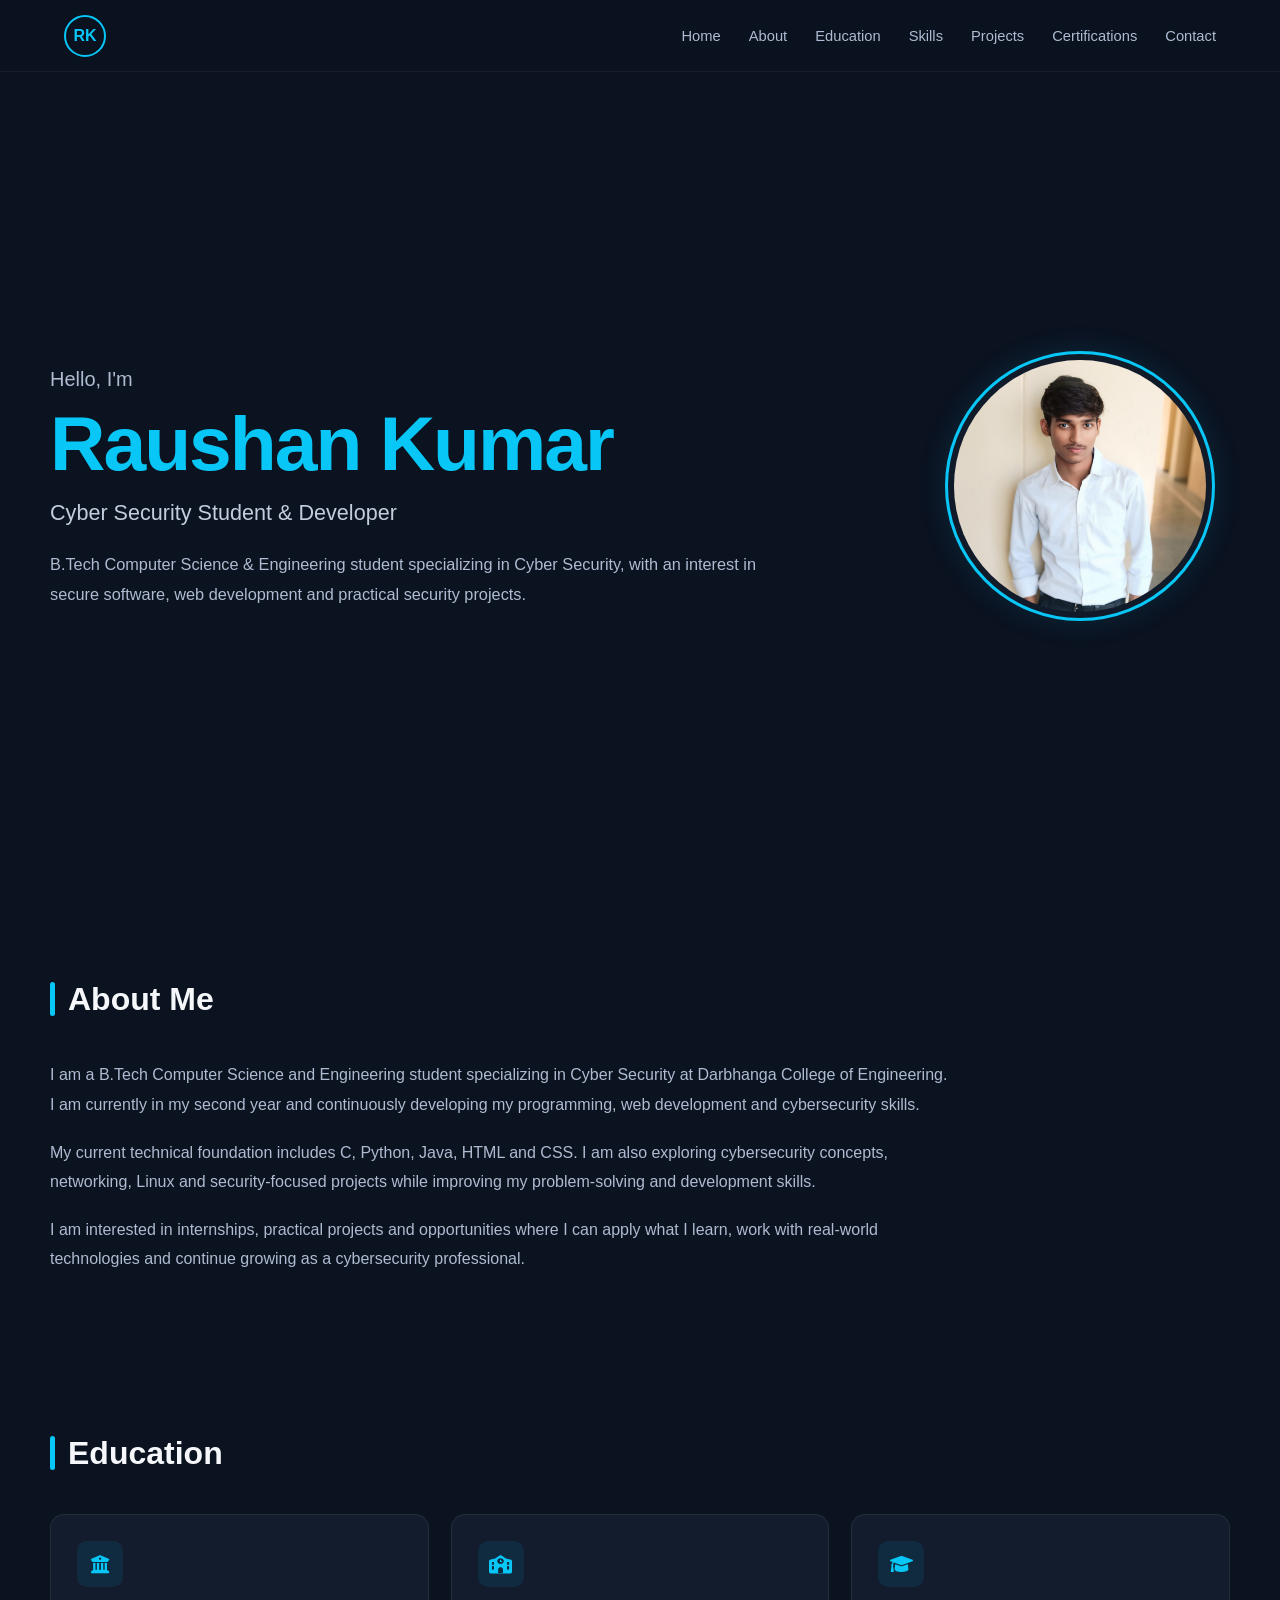
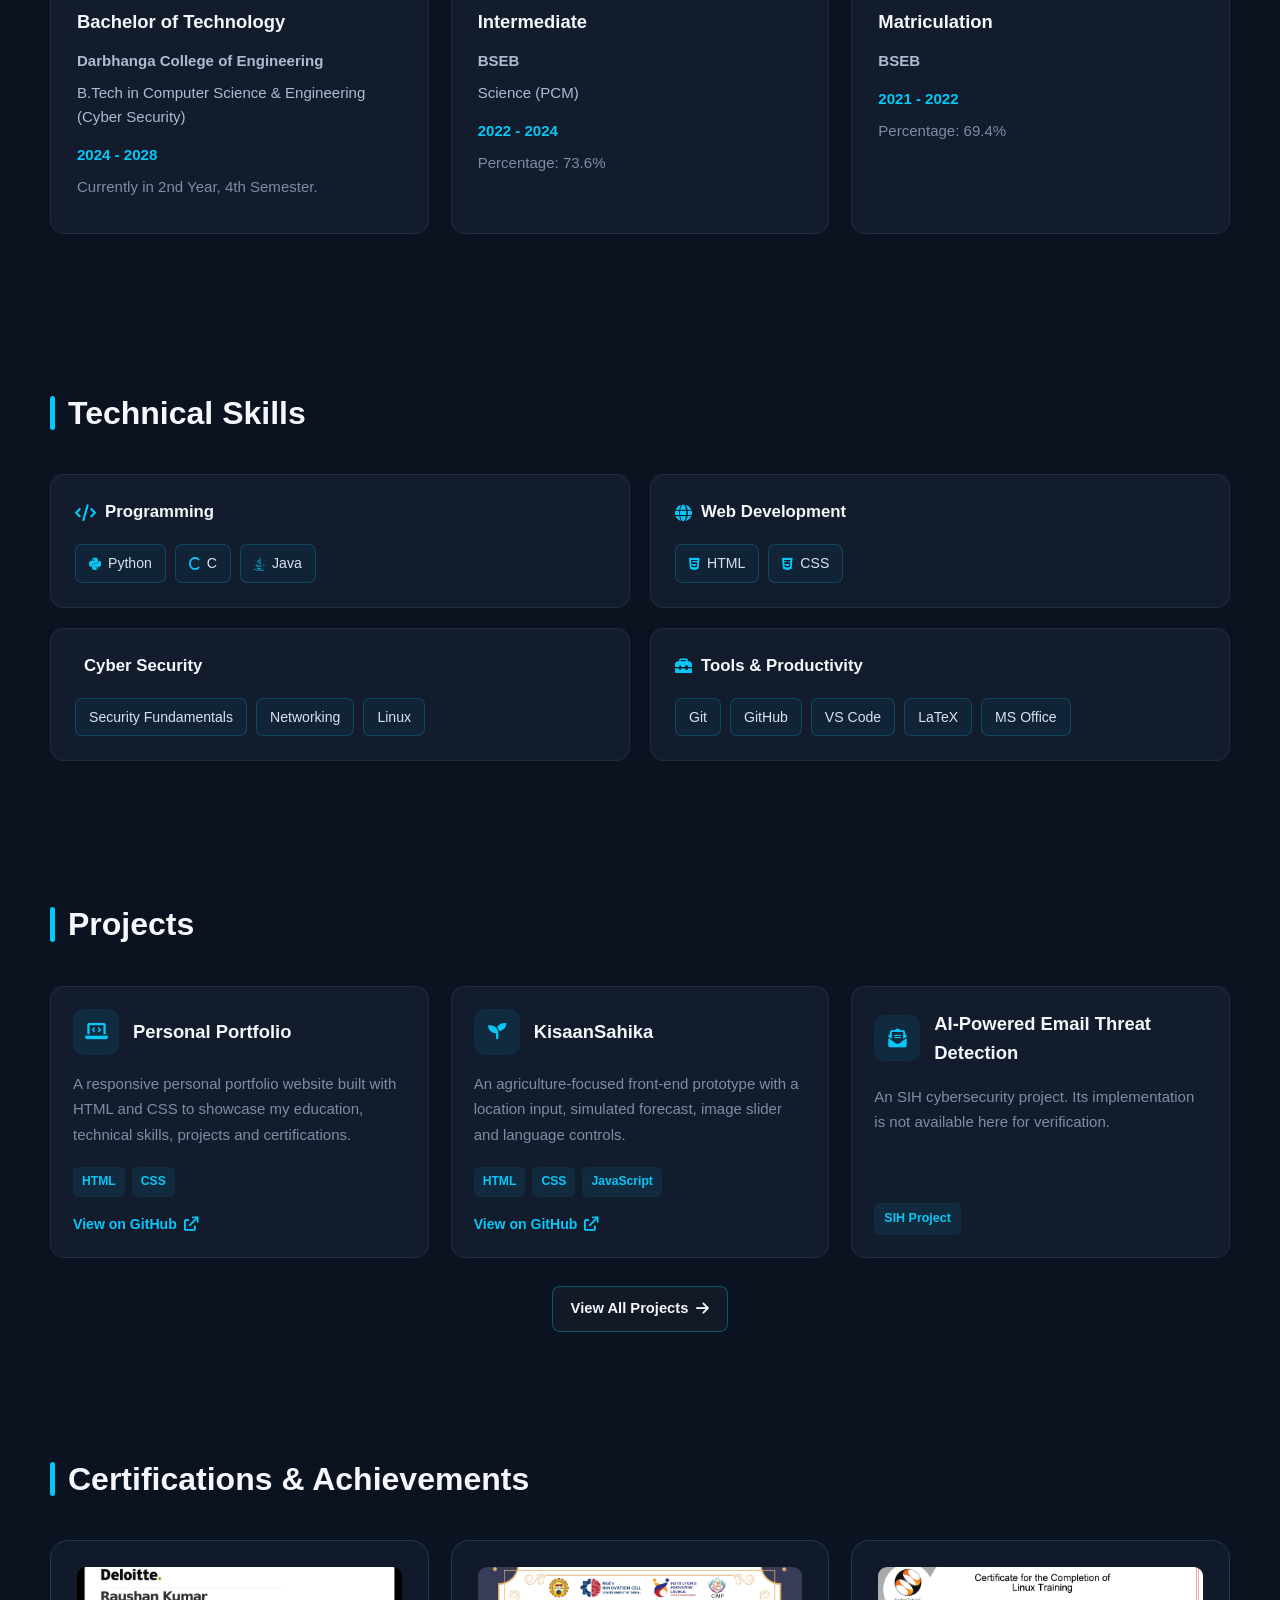
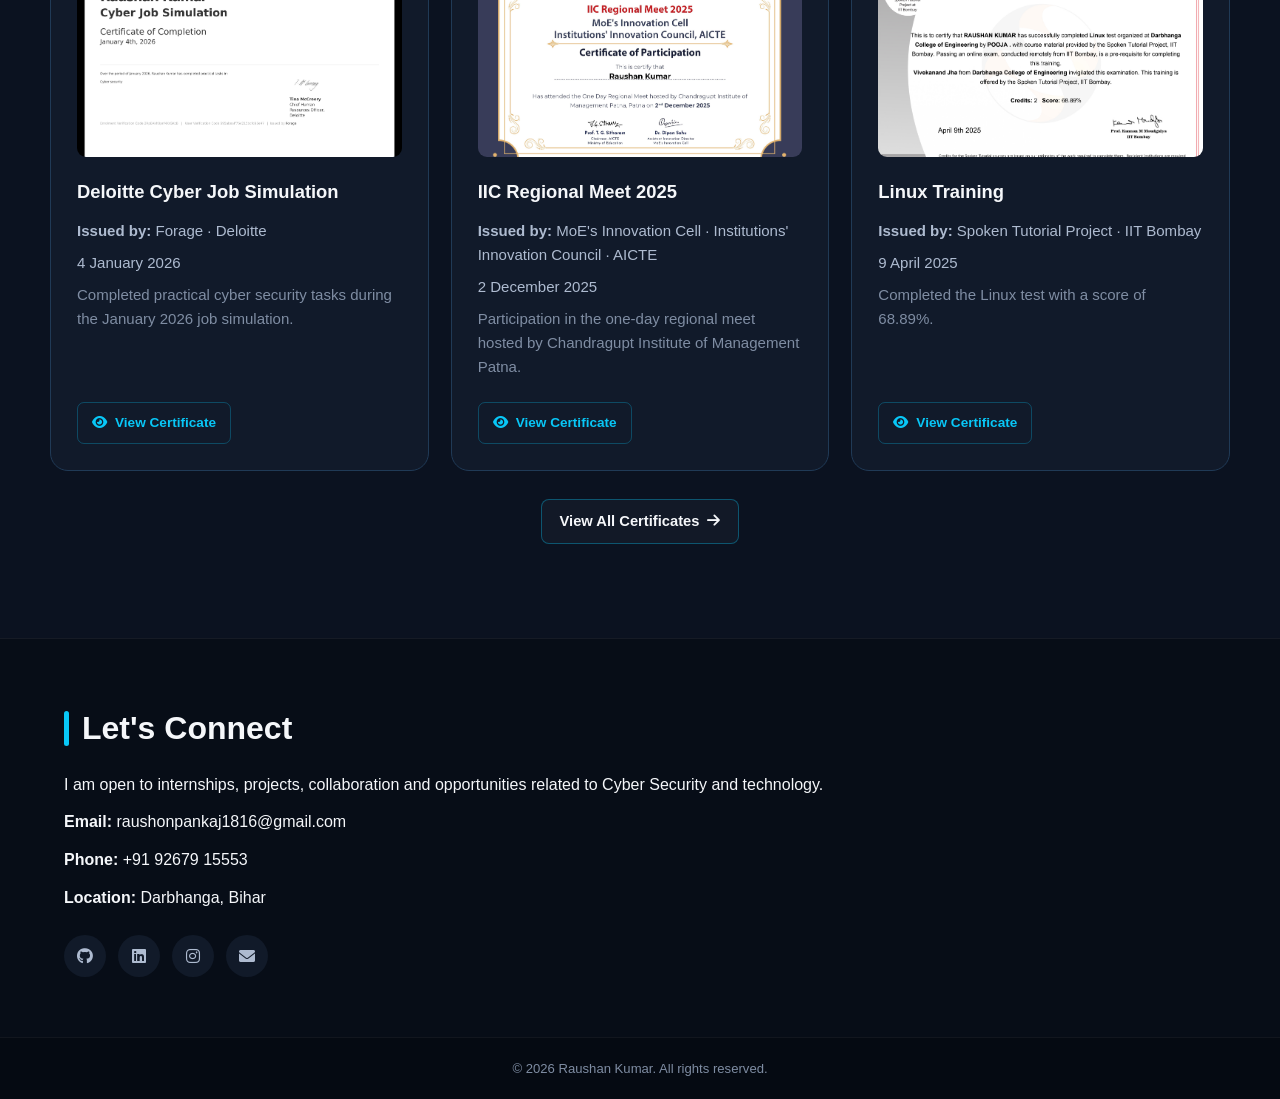
==== commit 6ed75d67: "Fix HTML encoding issues in index.html" ====
--- a/index.html
+++ b/index.html
@@ -69,7 +69,7 @@
 
             <div class="profile-circle">
 
-                <img src="images/profile2.jpg" alt="Raushan Kumar" onerror="this.src='https://via.placeholder.com/220?text=RK'">
+                <img src="images/profile2.jpg" alt="Raushan Kumar" >
 
             </div>
 
@@ -300,7 +300,7 @@
 
                     <h3>
                         <i class="fas fa-toolbox"></i>
-                        Tools &amp; Software
+                        Tools &amp; Productivity
                     </h3>
 
                     <div class="skill-list">
@@ -319,6 +319,10 @@
 
                         <span class="skill-tag">
                             LaTeX
+                        </span>
+
+                        <span class="skill-tag">
+                            MS Office
                         </span>
 
                     </div>
@@ -685,4 +689,4 @@
 
 </body>
 
-</html>+</html>
--- a/style.css
+++ b/style.css
@@ -1707,4 +1707,4 @@
         width: 40px;
         height: 40px;
     }
-}+}
